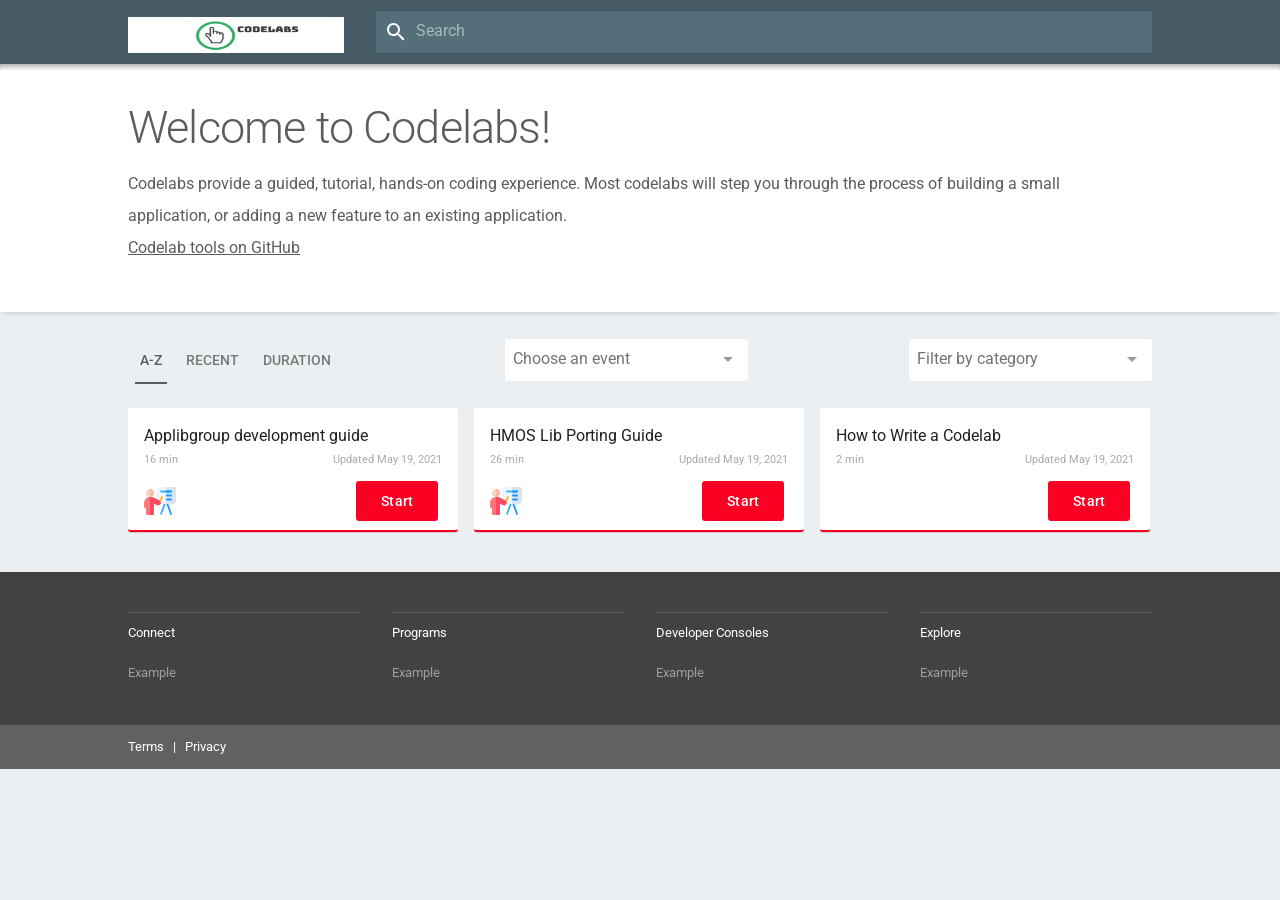
==== index.html @ e2c579e4 "abc" ====
<!--
@license
Copyright (c) 2016 The Polymer Project Authors. All rights reserved.
This code may only be used under the BSD style license found at http://polymer.github.io/LICENSE.txt
The complete set of authors may be found at http://polymer.github.io/AUTHORS.txt
The complete set of contributors may be found at http://polymer.github.io/CONTRIBUTORS.txt
Code distributed by Google as part of the polymer project is also
subject to an additional IP rights grant found at http://polymer.github.io/PATENTS.txt
-->

<!doctype html>
<html lang="en">
<head>
  <meta charset="utf-8">
  <meta name="description" content="Codelabs provide a guided, tutorial, hands-on coding experience. Most codelabs will step you through the process of building a small application, or adding a new feature to an existing application.">
  <meta name="viewport" content="width=device-width, initial-scale=1.0">
  <meta name="generator" content="Codelabs">
  <meta name="application-name" content="Codelabs">
  <link rel="canonical" href="https://example.com/" />
  <link rel="preconnect" href="https://www.google-analytics.com" />

  <script>
    window.ga=window.ga||function(){(ga.q=ga.q||[]).push(arguments)};ga.l=+new Date;
    ga('create', 'UA-49880327-14', 'auto');
    ga('send', 'pageview');
    
  </script>
  <script async src='https://www.google-analytics.com/analytics.js'></script>

  <title>Codelabs</title>

  <link rel="stylesheet" href="/styles/main.css">

  

  <link rel="import" href="/elements/elements.html">

  <style is="custom-style">
    :root {
      --paper-tabs-selection-bar-color: currentcolor;
      --paper-input-container-underline: {
        display: none;
      };
      --paper-input-container-underline-focus: {
        display: none;
      };
    }

    .dropdown-filter {
      --paper-input-container: {
        padding: 8px;
      }
    }
  </style>

  <meta name="apple-mobile-web-app-capable" content="yes">
  <meta name="apple-mobile-web-app-status-bar-style" content="#455a64">
  <meta name="apple-mobile-web-app-title" content="Codelabs">
  <link rel="apple-touch-icon" sizes="180x180" href="/images/favicons/apple-touch-icon.png">
  <link rel="icon" type="image/png" sizes="32x32" href="/images/favicons/favicon-32x32.png">
  <link rel="icon" type="image/png" sizes="194x194" href="/images/favicons/favicon-194x194.png">
  <link rel="icon" type="image/png" sizes="192x192" href="/images/favicons/android-chrome-192x192.png">
  <link rel="icon" type="image/png" sizes="16x16" href="/images/favicons/favicon-16x16.png">
  <link rel="manifest" href="site.webmanifest">
  <link rel="mask-icon" href="/images/favicons/safari-pinned-tab.svg" color="#455a64">
  <meta name="msapplication-TileColor" content="#455a64">
  <meta name="msapplication-TileImage" content="/images/favicons/mstile-144x144.png">
  <meta name="theme-color" content="#455a64">

  <meta name="og:type" property="og:type" content="website" />
  <meta name="og:title" property="og:title" content="Codelabs" />
  <meta name="og:description" property="og:description" content="Codelabs provide a guided, tutorial, hands-on coding experience. Most codelabs will step you through the process of building a small application, or adding a new feature to an existing application." />
  <meta name="og:url" property="og:url" content="https://example.com/" />
  <meta name="og:site_name" property="og:site_name" content="Codelabs" />
  <meta name="og:determiner" property="og:determiner" content="the" />
  <meta name="og:locale" property="og:locale" content="en_US" />
  <meta name="og:image" property="og:image" content="/images/og-image.png" />
  <meta name="og:image:url" property="og:image:url" content="/images/og-image.png" />
  <meta name="og:image:type" property="og:image:type" content="image/png" />
  <meta name="og:image:width" property="og:image:width" content="1200" />
  <meta name="og:image:height" property="og:image:height" content="1200" />
  <meta name="og:image:alt" property="og:image:alt" content="Codelabs" />

  <meta name="twitter:card" property="twitter:card" content="summary_large_image" />
  <meta name="twitter:title" property="twitter:title" content="Codelabs" />
  <meta name="twitter:description" property="twitter:description" content="Codelabs provide a guided, tutorial, hands-on coding experience. Most codelabs will step you through the process of building a small application, or adding a new feature to an existing application." />
  <meta name="twitter:image" property="twitter:image" content="/images/og-image.png" />
  <meta name="twitter:url" property="twitter:url" content="https://example.com/" />
</head>

<body id="app" is="body-bind" class="loading fullbleed ">
  <paper-header-panel id="main" mode="standard" main>
    
    <div id="mainToolbar" class="paper-header">
      <div class="site-width layout horizontal">
        <a href="/">
          <img src="/images/logo.png" class="logo-devs" alt="Codelabs Logo">
        </a>
        <div id="searchbar">
          <paper-input-container no-label-float>
            <paper-icon-button prefix icon="search"></paper-icon-button>
            <label>Search</label>
            <input is="iron-input" bind-value="{{searchVal}}" on-keydown="onSearchKeyDown">
          </paper-input-container>
        </div>
      </div>
    </div>
    

    
    <header id="banner" down$="[[_toBoolean(selectedFilter)]]">
      <div class="site-width">
        
        <h2 class="banner-title">Welcome to Codelabs!</h2>
        <div class="banner-description"
             data-filter-selected$="[[_toBoolean(selectedFilter)]]">
          <p class="banner-info">
            Codelabs provide a guided, tutorial, hands-on
            coding experience. Most codelabs will step you through the process
            of building a small application, or adding a new feature to an
            existing application.
            <br>
            <a href="https://github.com/googlecodelabs/tools">Codelab tools on GitHub</a>
          </p>
          </div>
      </div>
    </header>

    <main>
      <div id="filters" class="site-width layout horizontal center justified">
        <div id="sortby">
          <paper-tabs selected="0" noink on-iron-activate="sortBy">
            <paper-tab>A-Z</paper-tab>
            <paper-tab>Recent</paper-tab>
            <paper-tab>Duration</paper-tab>
          </paper-tabs>
        </div>

        
        <paper-dropdown-menu
          label="Choose an event"
          class="dropdown-filter"
          no-label-float
          noink no-animations
        >
          <paper-listbox
            id="eventList"
            slot="dropdown-content"
            class="dropdown-content"
          ><a href="/medium/" tabindex="-1">
                  <paper-item>Medium Articles</paper-item>
                </a>
              <a href="/meetup/" tabindex="-1">
                  <paper-item>Meetup Group</paper-item>
                </a>
              <a href="/vslive/" tabindex="-1">
                  <paper-item>Visual Studio Live</paper-item>
                </a>
              
          </paper-listbox>
        </paper-dropdown-menu>
        <paper-dropdown-menu
          label="Filter by category"
          class="dropdown-filter"
          no-label-float
          noink no-animations
        >
          <paper-listbox
            id="categorylist"
            slot="dropdown-content"
            class="dropdown-content"
            on-iron-activate="onCategoryActivate"
            attr-for-selected="filter"
          >
              <paper-item filter="Training">Training</paper-item>
                <paper-item filter="sample">sample</paper-item>
                
          </paper-listbox>
        </paper-dropdown-menu></div>

      <card-sorter id="cards" class="site-width">
        
          
            
            <a href="/codelabs/applib-dev-guide/index.html?index=..%2F..index" on-tap="navigate"
               class="codelab-card category-training"
               data-category="Training"
               data-title="Applibgroup development guide"
               data-duration="16"
               data-updated="2021-05-19T11:06:36Z"
               data-tags="cds17,chrome-dev-summit-2016,devfest18,gdd17,io2016,io2017,io2018,io2019,jsconfeu,kiosk,pwa-dev-summit,pwa-roadshow,tag-web,typtwd17,web"
               data-pin="">
              <div class="description">Applibgroup development guide</div>
              <div class="card-duration">
                <span>16 min </span>
                <span>Updated May 19, 2021</span>
              </div>
              <div class="card-footer">
                <div class="category-icon training-icon"></div>
                <paper-button class="training-bg">Start</paper-button>
              </div>
            </a>
          
          
            
            <a href="/codelabs/hmos-lib-port-guide/index.html?index=..%2F..index" on-tap="navigate"
               class="codelab-card category-training"
               data-category="Training"
               data-title="HMOS Lib Porting Guide"
               data-duration="26"
               data-updated="2021-05-19T11:18:45Z"
               data-tags="cds17,chrome-dev-summit-2016,devfest18,gdd17,io2016,io2017,io2018,io2019,jsconfeu,kiosk,pwa-dev-summit,pwa-roadshow,tag-web,typtwd17,web"
               data-pin="">
              <div class="description">HMOS Lib Porting Guide</div>
              <div class="card-duration">
                <span>26 min </span>
                <span>Updated May 19, 2021</span>
              </div>
              <div class="card-footer">
                <div class="category-icon training-icon"></div>
                <paper-button class="training-bg">Start</paper-button>
              </div>
            </a>
          
          
            
            <a href="/codelabs/how-to-write-a-codelab/index.html?index=..%2F..index" on-tap="navigate"
               class="codelab-card category-sample"
               data-category="sample"
               data-title="How to Write a Codelab"
               data-duration="2"
               data-updated="2021-05-19T20:21:31+05:30"
               data-tags="medium"
               data-pin="">
              <div class="description">How to Write a Codelab</div>
              <div class="card-duration">
                <span>2 min </span>
                <span>Updated May 19, 2021</span>
              </div>
              <div class="card-footer">
                <div class="category-icon sample-icon"></div>
                <paper-button class="sample-bg">Start</paper-button>
              </div>
            </a>
          
      </card-sorter>

      <div id="loading-placeholder" class="site-width">
        Loading Codelabs, please wait...
      </div>
    </main>

    <footer id="footer">
      <div class="footer-wrapper site-width">
        <div class="link-list">
          <label>Connect</label>
          <ul>
            <li><a href="https://www.example.com/">Example</a></li>
          </ul>
        </div>
        <div class="link-list">
          <label>Programs</label>
          <ul>
            <li><a href="https://www.example.com/">Example</a></li>
          </ul>
        </div>
        <div class="link-list">
          <label>Developer Consoles</label>
          <ul>
            <li><a href="https://www.example.com/">Example</a></li>
          </ul>
        </div>
        <div class="link-list">
          <label>Explore</label>
           <ul>
            <li><a href="https://www.example.com/">Example</a></li>
          </ul>
        </div>
      </div>
    </footer>

    <div class="footerbar">
      <div class="site-width layout horizontal center justified">
        <span>
          <a href="https://example.com">Terms</a>
          &nbsp; | &nbsp;
          <a href="https://example.com">Privacy</a>
        </span>
      </div>
    </div>

  </paper-header-panel>

  <script src="/scripts/main.js"></script>
</body>
</html>
---- styles/main.css ----
/**
 * Copyright 2015 Google Inc. All rights reserved.
 *
 * Licensed under the Apache License, Version 2.0 (the "License");
 * you may not use this file except in compliance with the License.
 * You may obtain a copy of the License at
 *
 *     http://www.apache.org/licenses/LICENSE-2.0
 *
 * Unless required by applicable law or agreed to in writing, software
 * distributed under the License is distributed on an "AS IS" BASIS,
 * WITHOUT WARRANTIES OR CONDITIONS OF ANY KIND, either express or implied.
 * See the License for the specific language governing permissions and
 * limitations under the License.
 */
/**
 * Copyright 2015 Google Inc. All rights reserved.
 *
 * Licensed under the Apache License, Version 2.0 (the "License");
 * you may not use this file except in compliance with the License.
 * You may obtain a copy of the License at
 *
 *     http://www.apache.org/licenses/LICENSE-2.0
 *
 * Unless required by applicable law or agreed to in writing, software
 * distributed under the License is distributed on an "AS IS" BASIS,
 * WITHOUT WARRANTIES OR CONDITIONS OF ANY KIND, either express or implied.
 * See the License for the specific language governing permissions and
 * limitations under the License.
 */
/*******************************
          Flex Layout
*******************************/
.layout.horizontal,
.layout.horizontal-reverse,
.layout.vertical,
.layout.vertical-reverse {
  display: flex;
}

.layout.horizontal {
  flex-direction: row;
}

.layout.vertical {
  flex-direction: column;
}

.layout.wrap {
  flex-wrap: wrap;
}

.flex,
.flex-1 {
  -ms-flex: 1;
  -webkit-flex: 1;
  flex: 1;
}

/* alignment in cross axis */
.layout.start {
  align-items: flex-start;
}

.layout.center,
.layout.center-center {
  align-items: center;
}

.layout.end {
  align-items: flex-end;
}

/* alignment in main axis */
.layout.start-justified {
  justify-content: flex-start;
}

.layout.center-justified,
.layout.center-center {
  justify-content: center;
}

.layout.end-justified {
  justify-content: flex-end;
}

.layout.around-justified {
  justify-content: space-around;
}

.layout.justified {
  justify-content: space-between;
}

/* self alignment */
.self-start {
  align-self: flex-start;
}

.self-center {
  align-self: center;
}

.self-end {
  align-self: flex-end;
}

.self-stretch {
  align-self: stretch;
}

/*******************************
          Other Layout
*******************************/
.block {
  display: block;
}

/* IE 10 support for HTML5 hidden attr */
[hidden] {
  display: none !important;
}

.invisible {
  visibility: hidden !important;
}

.relative {
  position: relative;
}

.fit {
  position: absolute;
  top: 0;
  right: 0;
  bottom: 0;
  left: 0;
}

body.fullbleed {
  margin: 0;
  height: 100vh;
}

.scroll {
  -webkit-overflow-scrolling: touch;
  overflow: auto;
}

/**
 * Copyright 2015 Google Inc. All rights reserved.
 *
 * Licensed under the Apache License, Version 2.0 (the "License");
 * you may not use this file except in compliance with the License.
 * You may obtain a copy of the License at
 *
 *     http://www.apache.org/licenses/LICENSE-2.0
 *
 * Unless required by applicable law or agreed to in writing, software
 * distributed under the License is distributed on an "AS IS" BASIS,
 * WITHOUT WARRANTIES OR CONDITIONS OF ANY KIND, either express or implied.
 * See the License for the specific language governing permissions and
 * limitations under the License.
 */
/**
 * Copyright 2015 Google Inc. All rights reserved.
 *
 * Licensed under the Apache License, Version 2.0 (the "License");
 * you may not use this file except in compliance with the License.
 * You may obtain a copy of the License at
 *
 *     http://www.apache.org/licenses/LICENSE-2.0
 *
 * Unless required by applicable law or agreed to in writing, software
 * distributed under the License is distributed on an "AS IS" BASIS,
 * WITHOUT WARRANTIES OR CONDITIONS OF ANY KIND, either express or implied.
 * See the License for the specific language governing permissions and
 * limitations under the License.
 */
body {
  font-family: 'Roboto', 'Noto', sans-serif;
  -webkit-font-smoothing: antialiased;
  font-size: 16px;
  font-weight: 400;
  line-height: 24px;
  color: #5c5c5c;
}

h1 {
  font-family: 'Roboto', 'Noto', sans-serif;
  -webkit-font-smoothing: antialiased;
  white-space: nowrap;
  overflow: hidden;
  text-overflow: ellipsis;
  font-size: 56px;
  font-weight: 400;
  letter-spacing: -.026em;
  line-height: 60px;
}

h2 {
  font-family: 'Roboto', 'Noto', sans-serif;
  -webkit-font-smoothing: antialiased;
  font-size: 45px;
  font-weight: 400;
  letter-spacing: -.018em;
  line-height: 48px;
}

h3 {
  font-family: 'Roboto', 'Noto', sans-serif;
  -webkit-font-smoothing: antialiased;
  font-size: 34px;
  font-weight: 400;
  letter-spacing: -.01em;
  line-height: 40px;
}

h4 {
  font-family: 'Roboto', 'Noto', sans-serif;
  -webkit-font-smoothing: antialiased;
  font-size: 24px;
  font-weight: 400;
  letter-spacing: -.012em;
  line-height: 32px;
}

/**
 * Copyright 2015 Google Inc. All rights reserved.
 *
 * Licensed under the Apache License, Version 2.0 (the "License");
 * you may not use this file except in compliance with the License.
 * You may obtain a copy of the License at
 *
 *     http://www.apache.org/licenses/LICENSE-2.0
 *
 * Unless required by applicable law or agreed to in writing, software
 * distributed under the License is distributed on an "AS IS" BASIS,
 * WITHOUT WARRANTIES OR CONDITIONS OF ANY KIND, either express or implied.
 * See the License for the specific language governing permissions and
 * limitations under the License.
 */
/**
 * Copyright 2015 Google Inc. All rights reserved.
 *
 * Licensed under the Apache License, Version 2.0 (the "License");
 * you may not use this file except in compliance with the License.
 * You may obtain a copy of the License at
 *
 *     http://www.apache.org/licenses/LICENSE-2.0
 *
 * Unless required by applicable law or agreed to in writing, software
 * distributed under the License is distributed on an "AS IS" BASIS,
 * WITHOUT WARRANTIES OR CONDITIONS OF ANY KIND, either express or implied.
 * See the License for the specific language governing permissions and
 * limitations under the License.
 */
/* Colors */
/* Typography */
/* Breakpoints */
/**
 * Copyright 2015 Google Inc. All rights reserved.
 *
 * Licensed under the Apache License, Version 2.0 (the "License");
 * you may not use this file except in compliance with the License.
 * You may obtain a copy of the License at
 *
 *     http://www.apache.org/licenses/LICENSE-2.0
 *
 * Unless required by applicable law or agreed to in writing, software
 * distributed under the License is distributed on an "AS IS" BASIS,
 * WITHOUT WARRANTIES OR CONDITIONS OF ANY KIND, either express or implied.
 * See the License for the specific language governing permissions and
 * limitations under the License.
 */
* {
  box-sizing: border-box;
  margin: 0;
  outline: none;
}

body {
  background: #ECEFF1;
}

body.view #banner {
  padding-top: calc(56px + 24px);
  padding-bottom: 24px;
  position: relative;
}

body #loading-placeholder {
  display: none;
  padding: 40px 0;
  text-align: center;
}

body.loading card-sorter#cards {
  display: none;
}

body.loading div#filters,
body.loading div#searchbar {
  display: none;
}

body.loading div#loading-placeholder {
  display: block;
}

b {
  font-weight: 500;
}

a {
  text-decoration: none;
  color: currentcolor;
}

ul, li {
  list-style: none;
  padding: 0;
}

.site-width {
  margin: 0 auto;
  width: 90vw;
  max-width: 1024px;
}

#banner {
  background-color: #fff;
  padding: 0 40px 0 40px;
  padding: 40px 0 48px 0;
  box-shadow: 0px 3px 6px -3px #BDBDBD;
}

#banner[down] .banner-slider {
  transform: none;
}

#banner[down] .banner-title {
  visibility: hidden;
}

#banner h2, #banner h3 {
  font-weight: 300;
}

#banner #logo {
  height: 125px;
  width: auto;
  max-width: 100%;
}

#banner .banner-slider {
  position: absolute;
  top: 0;
  max-width: 100%;
  width: 100%;
  background-color: #ECEFF1;
  color: #546E7A;
  padding: 8px 0;
  transform: translateY(-100%);
  transition: transform 400ms cubic-bezier(0, 0, 0.2, 1);
  will-change: transform;
}

#banner .banner-slider h3 {
  font-size: 30px;
}

#banner .banner_arrows {
  margin-left: 16px;
}

#banner .banner-title {
  margin-bottom: 8px;
}

#banner .banner-description .banner-meta {
  padding: 0 32px 0 32px;
}

#banner .banner-description .banner-meta h3 {
  margin-bottom: 8px;
}

#banner paper-button {
  font-family: 'Roboto', 'Noto', sans-serif;
  -webkit-font-smoothing: antialiased;
  font-size: 14px;
  font-weight: 500;
  text-transform: uppercase;
  line-height: 1;
  letter-spacing: 0.01em;
  background-color: #607D8B;
  padding: 8px 16px;
  min-width: 150px;
  color: #fff;
  text-align: center;
  line-height: initial;
}

#banner paper-button.iron-selected {
  background-color: #455a64;
}

#sortby {
  padding: 24px 0;
  justify-content: center;
}

#sortby paper-tabs {
  text-transform: uppercase;
}

#sortby paper-tabs paper-tab {
  padding: 0 5px;
  margin: auto 7px;
}

.paper-button-0,
.paper-menu-button-0 {
  border-radius: 3px !important;
}

.dropdown-filter {
  background-color: #fff;
  border-radius: 3px;
}

.dropdown-content {
  border-radius: 3px !important;
}

.dropdown-content paper-item:hover {
  background: #EEEEEE;
  cursor: pointer;
}

@media (max-width: 767px) {
  #banner {
    padding: 16px 0;
    line-height: 16px;
  }
  #banner paper-button {
    display: inline-block;
    margin: 16px 0 0 0;
  }
  #filters {
    padding: 0;
    margin: 0;
    height: 20px;
    visibility: hidden;
  }
  .banner-info {
    line-height: 24px;
    align-self: flex-start;
    width: 100%;
  }
  .banner-description {
    display: flex;
    flex-direction: column;
    align-items: center;
  }
  .banner-technologies {
    position: absolute;
    width: 100%;
    left: 0;
    z-index: 1;
  }
  .banner-title {
    font-size: 7vw;
  }
  .banner-meta {
    display: none;
  }
  #logo {
    margin-bottom: 16px;
  }
  .filters {
    width: 100%;
  }
}

@media (min-width: 768px) {
  #banner paper-button {
    margin-bottom: 16px;
  }
  #banner .banner-title {
    margin-bottom: 16px;
  }
  .banner-info {
    margin-right: 32px;
    line-height: 32px;
  }
  .banner-info a {
    text-decoration: underline;
  }
  .banner-description {
    display: flex;
  }
  .banner-description .banner-info {
    flex: 1;
  }
}

/**
 * Copyright 2015 Google Inc. All rights reserved.
 *
 * Licensed under the Apache License, Version 2.0 (the "License");
 * you may not use this file except in compliance with the License.
 * You may obtain a copy of the License at
 *
 *     http://www.apache.org/licenses/LICENSE-2.0
 *
 * Unless required by applicable law or agreed to in writing, software
 * distributed under the License is distributed on an "AS IS" BASIS,
 * WITHOUT WARRANTIES OR CONDITIONS OF ANY KIND, either express or implied.
 * See the License for the specific language governing permissions and
 * limitations under the License.
 */
/**
 * Copyright 2015 Google Inc. All rights reserved.
 *
 * Licensed under the Apache License, Version 2.0 (the "License");
 * you may not use this file except in compliance with the License.
 * You may obtain a copy of the License at
 *
 *     http://www.apache.org/licenses/LICENSE-2.0
 *
 * Unless required by applicable law or agreed to in writing, software
 * distributed under the License is distributed on an "AS IS" BASIS,
 * WITHOUT WARRANTIES OR CONDITIONS OF ANY KIND, either express or implied.
 * See the License for the specific language governing permissions and
 * limitations under the License.
 */
/* Colors */
/* Typography */
/* Breakpoints */
#mainToolbar {
  display: flex;
  align-items: center;
  height: 64px;
  background-color: #455a64;
  color: #fff;
  padding: 16px;
}

#mainToolbar paper-icon-button[icon="menu"] {
  flex-shrink: 0;
}

#mainToolbar a {
  display: flex;
  align-items: center;
}

#mainToolbar .logo-icon {
  margin-right: 16px;
  width: 30px;
  height: 24px;
}

#mainToolbar .logo-devs {
  width: 216px;
  height: 36px;
  margin-top: 5px;
}

#searchbar {
  border-radius: 3px;
}

#searchbar paper-input-container {
  padding: 0;
}

#searchbar paper-input-container label, #searchbar paper-input-container input {
  color: #fff;
}

#searchbar paper-input-container label {
  opacity: 0.5;
}

@media (min-width: 768px) {
  #searchbar {
    background-color: #546E7A;
    transition: background-color 400ms cubic-bezier(0, 0, 0.2, 1);
    width: 100%;
  }
  #searchbar:hover {
    background-color: #78909C;
  }
  .logo-devs {
    margin: 5px 32px 0 0;
  }
}

@media (max-width: 767px) {
  #searchbar paper-input-container {
    display: none;
  }
  #mainToolbar {
    height: 56px;
  }
  #mainToolbar paper-icon-button[icon="menu"] {
    width: 40px;
    margin-right: 8px;
  }
}

/**
 * Copyright 2015 Google Inc. All rights reserved.
 *
 * Licensed under the Apache License, Version 2.0 (the "License");
 * you may not use this file except in compliance with the License.
 * You may obtain a copy of the License at
 *
 *     http://www.apache.org/licenses/LICENSE-2.0
 *
 * Unless required by applicable law or agreed to in writing, software
 * distributed under the License is distributed on an "AS IS" BASIS,
 * WITHOUT WARRANTIES OR CONDITIONS OF ANY KIND, either express or implied.
 * See the License for the specific language governing permissions and
 * limitations under the License.
 */
/**
 * Copyright 2015 Google Inc. All rights reserved.
 *
 * Licensed under the Apache License, Version 2.0 (the "License");
 * you may not use this file except in compliance with the License.
 * You may obtain a copy of the License at
 *
 *     http://www.apache.org/licenses/LICENSE-2.0
 *
 * Unless required by applicable law or agreed to in writing, software
 * distributed under the License is distributed on an "AS IS" BASIS,
 * WITHOUT WARRANTIES OR CONDITIONS OF ANY KIND, either express or implied.
 * See the License for the specific language governing permissions and
 * limitations under the License.
 */
/* Colors */
/* Typography */
/* Breakpoints */
/**
 * Copyright 2015 Google Inc. All rights reserved.
 *
 * Licensed under the Apache License, Version 2.0 (the "License");
 * you may not use this file except in compliance with the License.
 * You may obtain a copy of the License at
 *
 *     http://www.apache.org/licenses/LICENSE-2.0
 *
 * Unless required by applicable law or agreed to in writing, software
 * distributed under the License is distributed on an "AS IS" BASIS,
 * WITHOUT WARRANTIES OR CONDITIONS OF ANY KIND, either express or implied.
 * See the License for the specific language governing permissions and
 * limitations under the License.
 */
/* Google colors */
/* Other colors */
/* Mixins */
/* Actual CSS classes */
.about-bg, .ads-bg, .android-wear-bg, .assistant-bg, .docs-bg, .drive-bg, .blockly-bg, .chrome-bg, .google-chrome-bg, .googlechrome-bg, .cloud-bg, .cloud-about-bg, .cloud-general-bg, .cloud-other-bg, .cloud-others-bg, .cloud-platform-bg, .cloud-tools-bg, .cloud-cloud-tools-bg, .cloud-appengine-bg, .cloud-app-engine-bg, .cloud-bigquery-bg, .cloud-big-query-bg, .bigquery-bg, .big-query-bg, .cloud-build-bg, .cloud-compute-bg, .cloud-compute-engine-bg, .cloud-data-bg, .cloud-datalab-bg, .cloud-data-lab-bg, .cloud-iam-bg, .cloud-iot-bg, .cloud-iot-core-bg, .iot-core-bg, .iot-bg, .cloud-key-management-service-bg, .cloud-kms-bg, .cloud-ml-bg, .cloud-machine-learning-bg, .cloud-monitoring-bg, .cloud-monitor-bg, .cloud-networking-bg, .cloud-network-bg, .cloud-security-bg, .cloud-security-command-center-bg, .cloud-sql-bg, .cloud-web-bg, .search-bg, .wear-bg, .wear-os-bg, .web-bg {
  background-color: #4285f4;
}

.codelab-card.category-about, .codelab-card.category-ads, .codelab-card.category-android-wear, .codelab-card.category-assistant, .codelab-card.category-docs, .codelab-card.category-drive, .codelab-card.category-blockly, .codelab-card.category-chrome, .codelab-card.category-google-chrome, .codelab-card.category-googlechrome, .codelab-card.category-cloud, .codelab-card.category-cloud-about, .codelab-card.category-cloud-general, .codelab-card.category-cloud-other, .codelab-card.category-cloud-others, .codelab-card.category-cloud-platform, .codelab-card.category-cloud-tools, .codelab-card.category-cloud-cloud-tools, .codelab-card.category-cloud-appengine, .codelab-card.category-cloud-app-engine, .codelab-card.category-cloud-bigquery, .codelab-card.category-cloud-big-query, .codelab-card.category-bigquery, .codelab-card.category-big-query, .codelab-card.category-cloud-build, .codelab-card.category-cloud-compute, .codelab-card.category-cloud-compute-engine, .codelab-card.category-cloud-data, .codelab-card.category-cloud-datalab, .codelab-card.category-cloud-data-lab, .codelab-card.category-cloud-iam, .codelab-card.category-cloud-iot, .codelab-card.category-cloud-iot-core, .codelab-card.category-iot-core, .codelab-card.category-iot, .codelab-card.category-cloud-key-management-service, .codelab-card.category-cloud-kms, .codelab-card.category-cloud-ml, .codelab-card.category-cloud-machine-learning, .codelab-card.category-cloud-monitoring, .codelab-card.category-cloud-monitor, .codelab-card.category-cloud-networking, .codelab-card.category-cloud-network, .codelab-card.category-cloud-security, .codelab-card.category-cloud-security-command-center, .codelab-card.category-cloud-sql, .codelab-card.category-cloud-web, .codelab-card.category-search, .codelab-card.category-wear, .codelab-card.category-wear-os, .codelab-card.category-web {
  border-bottom-color: #4285f4;
}

.about-icon, .search-icon {
  background-image: url("/images/icons/google-g.svg");
}

.about-bg, .ads-bg, .android-wear-bg, .assistant-bg, .docs-bg, .drive-bg, .blockly-bg, .chrome-bg, .google-chrome-bg, .googlechrome-bg, .cloud-bg, .cloud-about-bg, .cloud-general-bg, .cloud-other-bg, .cloud-others-bg, .cloud-platform-bg, .cloud-tools-bg, .cloud-cloud-tools-bg, .cloud-appengine-bg, .cloud-app-engine-bg, .cloud-bigquery-bg, .cloud-big-query-bg, .bigquery-bg, .big-query-bg, .cloud-build-bg, .cloud-compute-bg, .cloud-compute-engine-bg, .cloud-data-bg, .cloud-datalab-bg, .cloud-data-lab-bg, .cloud-iam-bg, .cloud-iot-bg, .cloud-iot-core-bg, .iot-core-bg, .iot-bg, .cloud-key-management-service-bg, .cloud-kms-bg, .cloud-ml-bg, .cloud-machine-learning-bg, .cloud-monitoring-bg, .cloud-monitor-bg, .cloud-networking-bg, .cloud-network-bg, .cloud-security-bg, .cloud-security-command-center-bg, .cloud-sql-bg, .cloud-web-bg, .search-bg, .wear-bg, .wear-os-bg, .web-bg {
  background-color: #4285f4;
}

.codelab-card.category-about, .codelab-card.category-ads, .codelab-card.category-android-wear, .codelab-card.category-assistant, .codelab-card.category-docs, .codelab-card.category-drive, .codelab-card.category-blockly, .codelab-card.category-chrome, .codelab-card.category-google-chrome, .codelab-card.category-googlechrome, .codelab-card.category-cloud, .codelab-card.category-cloud-about, .codelab-card.category-cloud-general, .codelab-card.category-cloud-other, .codelab-card.category-cloud-others, .codelab-card.category-cloud-platform, .codelab-card.category-cloud-tools, .codelab-card.category-cloud-cloud-tools, .codelab-card.category-cloud-appengine, .codelab-card.category-cloud-app-engine, .codelab-card.category-cloud-bigquery, .codelab-card.category-cloud-big-query, .codelab-card.category-bigquery, .codelab-card.category-big-query, .codelab-card.category-cloud-build, .codelab-card.category-cloud-compute, .codelab-card.category-cloud-compute-engine, .codelab-card.category-cloud-data, .codelab-card.category-cloud-datalab, .codelab-card.category-cloud-data-lab, .codelab-card.category-cloud-iam, .codelab-card.category-cloud-iot, .codelab-card.category-cloud-iot-core, .codelab-card.category-iot-core, .codelab-card.category-iot, .codelab-card.category-cloud-key-management-service, .codelab-card.category-cloud-kms, .codelab-card.category-cloud-ml, .codelab-card.category-cloud-machine-learning, .codelab-card.category-cloud-monitoring, .codelab-card.category-cloud-monitor, .codelab-card.category-cloud-networking, .codelab-card.category-cloud-network, .codelab-card.category-cloud-security, .codelab-card.category-cloud-security-command-center, .codelab-card.category-cloud-sql, .codelab-card.category-cloud-web, .codelab-card.category-search, .codelab-card.category-wear, .codelab-card.category-wear-os, .codelab-card.category-web {
  border-bottom-color: #4285f4;
}

.ads-icon {
  background-image: url("/images/icons/google-ads.svg");
}

.analytics-bg {
  background-color: #f37c22;
}

.codelab-card.category-analytics {
  border-bottom-color: #f37c22;
}

.analytics-icon {
  background-image: url("/images/icons/google-analytics.svg");
}

.android-bg, .android-kotlin-bg, .android-tv-bg {
  background-color: #a4c639;
}

.codelab-card.category-android, .codelab-card.category-android-kotlin, .codelab-card.category-android-tv {
  border-bottom-color: #a4c639;
}

.android-icon, .android-kotlin-icon, .android-tv-icon {
  background-image: url("/images/icons/android.svg");
}

.android-auto-bg {
  background-color: #03a9f4;
}

.codelab-card.category-android-auto {
  border-bottom-color: #03a9f4;
}

.android-auto-icon {
  background-image: url("/images/icons/android-auto.svg");
}

.android-things-bg {
  background-color: #6c6c6c;
}

.codelab-card.category-android-things {
  border-bottom-color: #6c6c6c;
}

.android-things-icon {
  background-image: url("/images/icons/android-things.svg");
}

.about-bg, .ads-bg, .android-wear-bg, .assistant-bg, .docs-bg, .drive-bg, .blockly-bg, .chrome-bg, .google-chrome-bg, .googlechrome-bg, .cloud-bg, .cloud-about-bg, .cloud-general-bg, .cloud-other-bg, .cloud-others-bg, .cloud-platform-bg, .cloud-tools-bg, .cloud-cloud-tools-bg, .cloud-appengine-bg, .cloud-app-engine-bg, .cloud-bigquery-bg, .cloud-big-query-bg, .bigquery-bg, .big-query-bg, .cloud-build-bg, .cloud-compute-bg, .cloud-compute-engine-bg, .cloud-data-bg, .cloud-datalab-bg, .cloud-data-lab-bg, .cloud-iam-bg, .cloud-iot-bg, .cloud-iot-core-bg, .iot-core-bg, .iot-bg, .cloud-key-management-service-bg, .cloud-kms-bg, .cloud-ml-bg, .cloud-machine-learning-bg, .cloud-monitoring-bg, .cloud-monitor-bg, .cloud-networking-bg, .cloud-network-bg, .cloud-security-bg, .cloud-security-command-center-bg, .cloud-sql-bg, .cloud-web-bg, .search-bg, .wear-bg, .wear-os-bg, .web-bg {
  background-color: #4285f4;
}

.codelab-card.category-about, .codelab-card.category-ads, .codelab-card.category-android-wear, .codelab-card.category-assistant, .codelab-card.category-docs, .codelab-card.category-drive, .codelab-card.category-blockly, .codelab-card.category-chrome, .codelab-card.category-google-chrome, .codelab-card.category-googlechrome, .codelab-card.category-cloud, .codelab-card.category-cloud-about, .codelab-card.category-cloud-general, .codelab-card.category-cloud-other, .codelab-card.category-cloud-others, .codelab-card.category-cloud-platform, .codelab-card.category-cloud-tools, .codelab-card.category-cloud-cloud-tools, .codelab-card.category-cloud-appengine, .codelab-card.category-cloud-app-engine, .codelab-card.category-cloud-bigquery, .codelab-card.category-cloud-big-query, .codelab-card.category-bigquery, .codelab-card.category-big-query, .codelab-card.category-cloud-build, .codelab-card.category-cloud-compute, .codelab-card.category-cloud-compute-engine, .codelab-card.category-cloud-data, .codelab-card.category-cloud-datalab, .codelab-card.category-cloud-data-lab, .codelab-card.category-cloud-iam, .codelab-card.category-cloud-iot, .codelab-card.category-cloud-iot-core, .codelab-card.category-iot-core, .codelab-card.category-iot, .codelab-card.category-cloud-key-management-service, .codelab-card.category-cloud-kms, .codelab-card.category-cloud-ml, .codelab-card.category-cloud-machine-learning, .codelab-card.category-cloud-monitoring, .codelab-card.category-cloud-monitor, .codelab-card.category-cloud-networking, .codelab-card.category-cloud-network, .codelab-card.category-cloud-security, .codelab-card.category-cloud-security-command-center, .codelab-card.category-cloud-sql, .codelab-card.category-cloud-web, .codelab-card.category-search, .codelab-card.category-wear, .codelab-card.category-wear-os, .codelab-card.category-web {
  border-bottom-color: #4285f4;
}

.android-wear-icon, .wear-icon, .wear-os-icon {
  background-image: url("/images/icons/wear-os.svg");
}

.about-bg, .ads-bg, .android-wear-bg, .assistant-bg, .docs-bg, .drive-bg, .blockly-bg, .chrome-bg, .google-chrome-bg, .googlechrome-bg, .cloud-bg, .cloud-about-bg, .cloud-general-bg, .cloud-other-bg, .cloud-others-bg, .cloud-platform-bg, .cloud-tools-bg, .cloud-cloud-tools-bg, .cloud-appengine-bg, .cloud-app-engine-bg, .cloud-bigquery-bg, .cloud-big-query-bg, .bigquery-bg, .big-query-bg, .cloud-build-bg, .cloud-compute-bg, .cloud-compute-engine-bg, .cloud-data-bg, .cloud-datalab-bg, .cloud-data-lab-bg, .cloud-iam-bg, .cloud-iot-bg, .cloud-iot-core-bg, .iot-core-bg, .iot-bg, .cloud-key-management-service-bg, .cloud-kms-bg, .cloud-ml-bg, .cloud-machine-learning-bg, .cloud-monitoring-bg, .cloud-monitor-bg, .cloud-networking-bg, .cloud-network-bg, .cloud-security-bg, .cloud-security-command-center-bg, .cloud-sql-bg, .cloud-web-bg, .search-bg, .wear-bg, .wear-os-bg, .web-bg {
  background-color: #4285f4;
}

.codelab-card.category-about, .codelab-card.category-ads, .codelab-card.category-android-wear, .codelab-card.category-assistant, .codelab-card.category-docs, .codelab-card.category-drive, .codelab-card.category-blockly, .codelab-card.category-chrome, .codelab-card.category-google-chrome, .codelab-card.category-googlechrome, .codelab-card.category-cloud, .codelab-card.category-cloud-about, .codelab-card.category-cloud-general, .codelab-card.category-cloud-other, .codelab-card.category-cloud-others, .codelab-card.category-cloud-platform, .codelab-card.category-cloud-tools, .codelab-card.category-cloud-cloud-tools, .codelab-card.category-cloud-appengine, .codelab-card.category-cloud-app-engine, .codelab-card.category-cloud-bigquery, .codelab-card.category-cloud-big-query, .codelab-card.category-bigquery, .codelab-card.category-big-query, .codelab-card.category-cloud-build, .codelab-card.category-cloud-compute, .codelab-card.category-cloud-compute-engine, .codelab-card.category-cloud-data, .codelab-card.category-cloud-datalab, .codelab-card.category-cloud-data-lab, .codelab-card.category-cloud-iam, .codelab-card.category-cloud-iot, .codelab-card.category-cloud-iot-core, .codelab-card.category-iot-core, .codelab-card.category-iot, .codelab-card.category-cloud-key-management-service, .codelab-card.category-cloud-kms, .codelab-card.category-cloud-ml, .codelab-card.category-cloud-machine-learning, .codelab-card.category-cloud-monitoring, .codelab-card.category-cloud-monitor, .codelab-card.category-cloud-networking, .codelab-card.category-cloud-network, .codelab-card.category-cloud-security, .codelab-card.category-cloud-security-command-center, .codelab-card.category-cloud-sql, .codelab-card.category-cloud-web, .codelab-card.category-search, .codelab-card.category-wear, .codelab-card.category-wear-os, .codelab-card.category-web {
  border-bottom-color: #4285f4;
}

.assistant-icon {
  background-image: url("/images/icons/google-assistant.svg");
}

.ar-bg, .ar-core-bg, .augmented-reality-bg, .augmented-reality-core-bg {
  background-color: #4a148c;
}

.codelab-card.category-ar, .codelab-card.category-ar-core, .codelab-card.category-augmented-reality, .codelab-card.category-augmented-reality-core {
  border-bottom-color: #4a148c;
}

.ar-icon, .ar-core-icon, .augmented-reality-icon, .augmented-reality-core-icon {
  background-image: url("/images/icons/ar-core.svg");
}

.cardboard-bg, .games-bg, .play-games-bg, .vr-bg, .virtualreality-bg, .virtualreality-games-bg, .virtual-reality-bg, .virtual-reality-games-bg {
  background-color: #f16523;
}

.codelab-card.category-cardboard, .codelab-card.category-games, .codelab-card.category-play-games, .codelab-card.category-vr, .codelab-card.category-virtualreality, .codelab-card.category-virtualreality-games, .codelab-card.category-virtual-reality, .codelab-card.category-virtual-reality-games {
  border-bottom-color: #f16523;
}

.cardboard-icon, .games-icon, .play-games-icon, .vr-icon, .virtualreality-icon, .virtualreality-games-icon, .virtual-reality-icon, .virtual-reality-games-icon {
  background-image: url("/images/icons/cardboard.svg");
}

.gsuite-bg, .g-suite-bg, .apps-bg {
  background-color: #9aa0a6;
}

.codelab-card.category-gsuite, .codelab-card.category-g-suite, .codelab-card.category-apps {
  border-bottom-color: #9aa0a6;
}

.gsuite-icon, .g-suite-icon, .apps-icon {
  background-image: url("/images/icons/gsuite.svg");
}

.about-bg, .ads-bg, .android-wear-bg, .assistant-bg, .docs-bg, .drive-bg, .blockly-bg, .chrome-bg, .google-chrome-bg, .googlechrome-bg, .cloud-bg, .cloud-about-bg, .cloud-general-bg, .cloud-other-bg, .cloud-others-bg, .cloud-platform-bg, .cloud-tools-bg, .cloud-cloud-tools-bg, .cloud-appengine-bg, .cloud-app-engine-bg, .cloud-bigquery-bg, .cloud-big-query-bg, .bigquery-bg, .big-query-bg, .cloud-build-bg, .cloud-compute-bg, .cloud-compute-engine-bg, .cloud-data-bg, .cloud-datalab-bg, .cloud-data-lab-bg, .cloud-iam-bg, .cloud-iot-bg, .cloud-iot-core-bg, .iot-core-bg, .iot-bg, .cloud-key-management-service-bg, .cloud-kms-bg, .cloud-ml-bg, .cloud-machine-learning-bg, .cloud-monitoring-bg, .cloud-monitor-bg, .cloud-networking-bg, .cloud-network-bg, .cloud-security-bg, .cloud-security-command-center-bg, .cloud-sql-bg, .cloud-web-bg, .search-bg, .wear-bg, .wear-os-bg, .web-bg {
  background-color: #4285f4;
}

.codelab-card.category-about, .codelab-card.category-ads, .codelab-card.category-android-wear, .codelab-card.category-assistant, .codelab-card.category-docs, .codelab-card.category-drive, .codelab-card.category-blockly, .codelab-card.category-chrome, .codelab-card.category-google-chrome, .codelab-card.category-googlechrome, .codelab-card.category-cloud, .codelab-card.category-cloud-about, .codelab-card.category-cloud-general, .codelab-card.category-cloud-other, .codelab-card.category-cloud-others, .codelab-card.category-cloud-platform, .codelab-card.category-cloud-tools, .codelab-card.category-cloud-cloud-tools, .codelab-card.category-cloud-appengine, .codelab-card.category-cloud-app-engine, .codelab-card.category-cloud-bigquery, .codelab-card.category-cloud-big-query, .codelab-card.category-bigquery, .codelab-card.category-big-query, .codelab-card.category-cloud-build, .codelab-card.category-cloud-compute, .codelab-card.category-cloud-compute-engine, .codelab-card.category-cloud-data, .codelab-card.category-cloud-datalab, .codelab-card.category-cloud-data-lab, .codelab-card.category-cloud-iam, .codelab-card.category-cloud-iot, .codelab-card.category-cloud-iot-core, .codelab-card.category-iot-core, .codelab-card.category-iot, .codelab-card.category-cloud-key-management-service, .codelab-card.category-cloud-kms, .codelab-card.category-cloud-ml, .codelab-card.category-cloud-machine-learning, .codelab-card.category-cloud-monitoring, .codelab-card.category-cloud-monitor, .codelab-card.category-cloud-networking, .codelab-card.category-cloud-network, .codelab-card.category-cloud-security, .codelab-card.category-cloud-security-command-center, .codelab-card.category-cloud-sql, .codelab-card.category-cloud-web, .codelab-card.category-search, .codelab-card.category-wear, .codelab-card.category-wear-os, .codelab-card.category-web {
  border-bottom-color: #4285f4;
}

.docs-icon {
  background-image: url("/images/icons/google-docs.svg");
}

.about-bg, .ads-bg, .android-wear-bg, .assistant-bg, .docs-bg, .drive-bg, .blockly-bg, .chrome-bg, .google-chrome-bg, .googlechrome-bg, .cloud-bg, .cloud-about-bg, .cloud-general-bg, .cloud-other-bg, .cloud-others-bg, .cloud-platform-bg, .cloud-tools-bg, .cloud-cloud-tools-bg, .cloud-appengine-bg, .cloud-app-engine-bg, .cloud-bigquery-bg, .cloud-big-query-bg, .bigquery-bg, .big-query-bg, .cloud-build-bg, .cloud-compute-bg, .cloud-compute-engine-bg, .cloud-data-bg, .cloud-datalab-bg, .cloud-data-lab-bg, .cloud-iam-bg, .cloud-iot-bg, .cloud-iot-core-bg, .iot-core-bg, .iot-bg, .cloud-key-management-service-bg, .cloud-kms-bg, .cloud-ml-bg, .cloud-machine-learning-bg, .cloud-monitoring-bg, .cloud-monitor-bg, .cloud-networking-bg, .cloud-network-bg, .cloud-security-bg, .cloud-security-command-center-bg, .cloud-sql-bg, .cloud-web-bg, .search-bg, .wear-bg, .wear-os-bg, .web-bg {
  background-color: #4285f4;
}

.codelab-card.category-about, .codelab-card.category-ads, .codelab-card.category-android-wear, .codelab-card.category-assistant, .codelab-card.category-docs, .codelab-card.category-drive, .codelab-card.category-blockly, .codelab-card.category-chrome, .codelab-card.category-google-chrome, .codelab-card.category-googlechrome, .codelab-card.category-cloud, .codelab-card.category-cloud-about, .codelab-card.category-cloud-general, .codelab-card.category-cloud-other, .codelab-card.category-cloud-others, .codelab-card.category-cloud-platform, .codelab-card.category-cloud-tools, .codelab-card.category-cloud-cloud-tools, .codelab-card.category-cloud-appengine, .codelab-card.category-cloud-app-engine, .codelab-card.category-cloud-bigquery, .codelab-card.category-cloud-big-query, .codelab-card.category-bigquery, .codelab-card.category-big-query, .codelab-card.category-cloud-build, .codelab-card.category-cloud-compute, .codelab-card.category-cloud-compute-engine, .codelab-card.category-cloud-data, .codelab-card.category-cloud-datalab, .codelab-card.category-cloud-data-lab, .codelab-card.category-cloud-iam, .codelab-card.category-cloud-iot, .codelab-card.category-cloud-iot-core, .codelab-card.category-iot-core, .codelab-card.category-iot, .codelab-card.category-cloud-key-management-service, .codelab-card.category-cloud-kms, .codelab-card.category-cloud-ml, .codelab-card.category-cloud-machine-learning, .codelab-card.category-cloud-monitoring, .codelab-card.category-cloud-monitor, .codelab-card.category-cloud-networking, .codelab-card.category-cloud-network, .codelab-card.category-cloud-security, .codelab-card.category-cloud-security-command-center, .codelab-card.category-cloud-sql, .codelab-card.category-cloud-web, .codelab-card.category-search, .codelab-card.category-wear, .codelab-card.category-wear-os, .codelab-card.category-web {
  border-bottom-color: #4285f4;
}

.drive-icon {
  background-image: url("/images/icons/google-drive.svg");
}

.sheets-bg, .google-maps-bg, .googlemaps-bg, .maps-bg, .geo-bg {
  background-color: #34a853;
}

.codelab-card.category-sheets, .codelab-card.category-google-maps, .codelab-card.category-googlemaps, .codelab-card.category-maps, .codelab-card.category-geo {
  border-bottom-color: #34a853;
}

.sheets-icon {
  background-image: url("/images/icons/google-sheets.svg");
}

.slides-bg {
  background-color: #fbbc05;
}

.codelab-card.category-slides {
  border-bottom-color: #fbbc05;
}

.slides-icon {
  background-image: url("/images/icons/google-slides.svg");
}

.about-bg, .ads-bg, .android-wear-bg, .assistant-bg, .docs-bg, .drive-bg, .blockly-bg, .chrome-bg, .google-chrome-bg, .googlechrome-bg, .cloud-bg, .cloud-about-bg, .cloud-general-bg, .cloud-other-bg, .cloud-others-bg, .cloud-platform-bg, .cloud-tools-bg, .cloud-cloud-tools-bg, .cloud-appengine-bg, .cloud-app-engine-bg, .cloud-bigquery-bg, .cloud-big-query-bg, .bigquery-bg, .big-query-bg, .cloud-build-bg, .cloud-compute-bg, .cloud-compute-engine-bg, .cloud-data-bg, .cloud-datalab-bg, .cloud-data-lab-bg, .cloud-iam-bg, .cloud-iot-bg, .cloud-iot-core-bg, .iot-core-bg, .iot-bg, .cloud-key-management-service-bg, .cloud-kms-bg, .cloud-ml-bg, .cloud-machine-learning-bg, .cloud-monitoring-bg, .cloud-monitor-bg, .cloud-networking-bg, .cloud-network-bg, .cloud-security-bg, .cloud-security-command-center-bg, .cloud-sql-bg, .cloud-web-bg, .search-bg, .wear-bg, .wear-os-bg, .web-bg {
  background-color: #4285f4;
}

.codelab-card.category-about, .codelab-card.category-ads, .codelab-card.category-android-wear, .codelab-card.category-assistant, .codelab-card.category-docs, .codelab-card.category-drive, .codelab-card.category-blockly, .codelab-card.category-chrome, .codelab-card.category-google-chrome, .codelab-card.category-googlechrome, .codelab-card.category-cloud, .codelab-card.category-cloud-about, .codelab-card.category-cloud-general, .codelab-card.category-cloud-other, .codelab-card.category-cloud-others, .codelab-card.category-cloud-platform, .codelab-card.category-cloud-tools, .codelab-card.category-cloud-cloud-tools, .codelab-card.category-cloud-appengine, .codelab-card.category-cloud-app-engine, .codelab-card.category-cloud-bigquery, .codelab-card.category-cloud-big-query, .codelab-card.category-bigquery, .codelab-card.category-big-query, .codelab-card.category-cloud-build, .codelab-card.category-cloud-compute, .codelab-card.category-cloud-compute-engine, .codelab-card.category-cloud-data, .codelab-card.category-cloud-datalab, .codelab-card.category-cloud-data-lab, .codelab-card.category-cloud-iam, .codelab-card.category-cloud-iot, .codelab-card.category-cloud-iot-core, .codelab-card.category-iot-core, .codelab-card.category-iot, .codelab-card.category-cloud-key-management-service, .codelab-card.category-cloud-kms, .codelab-card.category-cloud-ml, .codelab-card.category-cloud-machine-learning, .codelab-card.category-cloud-monitoring, .codelab-card.category-cloud-monitor, .codelab-card.category-cloud-networking, .codelab-card.category-cloud-network, .codelab-card.category-cloud-security, .codelab-card.category-cloud-security-command-center, .codelab-card.category-cloud-sql, .codelab-card.category-cloud-web, .codelab-card.category-search, .codelab-card.category-wear, .codelab-card.category-wear-os, .codelab-card.category-web {
  border-bottom-color: #4285f4;
}

.blockly-icon {
  background-image: url("/images/icons/blockly.svg");
}

.brillo-bg {
  background-color: #3bbaf3;
}

.codelab-card.category-brillo {
  border-bottom-color: #3bbaf3;
}

.brillo-icon {
  background-image: url("/images/icons/brillo.svg");
}

.cast-bg, .chromecast-bg, .chrome-cast-bg, .nest-bg {
  background-color: #5f6368;
}

.codelab-card.category-cast, .codelab-card.category-chromecast, .codelab-card.category-chrome-cast, .codelab-card.category-nest {
  border-bottom-color: #5f6368;
}

.cast-icon, .chromecast-icon, .chrome-cast-icon {
  background-image: url("/images/icons/cast.svg");
}

.about-bg, .ads-bg, .android-wear-bg, .assistant-bg, .docs-bg, .drive-bg, .blockly-bg, .chrome-bg, .google-chrome-bg, .googlechrome-bg, .cloud-bg, .cloud-about-bg, .cloud-general-bg, .cloud-other-bg, .cloud-others-bg, .cloud-platform-bg, .cloud-tools-bg, .cloud-cloud-tools-bg, .cloud-appengine-bg, .cloud-app-engine-bg, .cloud-bigquery-bg, .cloud-big-query-bg, .bigquery-bg, .big-query-bg, .cloud-build-bg, .cloud-compute-bg, .cloud-compute-engine-bg, .cloud-data-bg, .cloud-datalab-bg, .cloud-data-lab-bg, .cloud-iam-bg, .cloud-iot-bg, .cloud-iot-core-bg, .iot-core-bg, .iot-bg, .cloud-key-management-service-bg, .cloud-kms-bg, .cloud-ml-bg, .cloud-machine-learning-bg, .cloud-monitoring-bg, .cloud-monitor-bg, .cloud-networking-bg, .cloud-network-bg, .cloud-security-bg, .cloud-security-command-center-bg, .cloud-sql-bg, .cloud-web-bg, .search-bg, .wear-bg, .wear-os-bg, .web-bg {
  background-color: #4285f4;
}

.codelab-card.category-about, .codelab-card.category-ads, .codelab-card.category-android-wear, .codelab-card.category-assistant, .codelab-card.category-docs, .codelab-card.category-drive, .codelab-card.category-blockly, .codelab-card.category-chrome, .codelab-card.category-google-chrome, .codelab-card.category-googlechrome, .codelab-card.category-cloud, .codelab-card.category-cloud-about, .codelab-card.category-cloud-general, .codelab-card.category-cloud-other, .codelab-card.category-cloud-others, .codelab-card.category-cloud-platform, .codelab-card.category-cloud-tools, .codelab-card.category-cloud-cloud-tools, .codelab-card.category-cloud-appengine, .codelab-card.category-cloud-app-engine, .codelab-card.category-cloud-bigquery, .codelab-card.category-cloud-big-query, .codelab-card.category-bigquery, .codelab-card.category-big-query, .codelab-card.category-cloud-build, .codelab-card.category-cloud-compute, .codelab-card.category-cloud-compute-engine, .codelab-card.category-cloud-data, .codelab-card.category-cloud-datalab, .codelab-card.category-cloud-data-lab, .codelab-card.category-cloud-iam, .codelab-card.category-cloud-iot, .codelab-card.category-cloud-iot-core, .codelab-card.category-iot-core, .codelab-card.category-iot, .codelab-card.category-cloud-key-management-service, .codelab-card.category-cloud-kms, .codelab-card.category-cloud-ml, .codelab-card.category-cloud-machine-learning, .codelab-card.category-cloud-monitoring, .codelab-card.category-cloud-monitor, .codelab-card.category-cloud-networking, .codelab-card.category-cloud-network, .codelab-card.category-cloud-security, .codelab-card.category-cloud-security-command-center, .codelab-card.category-cloud-sql, .codelab-card.category-cloud-web, .codelab-card.category-search, .codelab-card.category-wear, .codelab-card.category-wear-os, .codelab-card.category-web {
  border-bottom-color: #4285f4;
}

.chrome-icon, .google-chrome-icon, .googlechrome-icon {
  background-image: url("/images/icons/chrome.svg");
}

.about-bg, .ads-bg, .android-wear-bg, .assistant-bg, .docs-bg, .drive-bg, .blockly-bg, .chrome-bg, .google-chrome-bg, .googlechrome-bg, .cloud-bg, .cloud-about-bg, .cloud-general-bg, .cloud-other-bg, .cloud-others-bg, .cloud-platform-bg, .cloud-tools-bg, .cloud-cloud-tools-bg, .cloud-appengine-bg, .cloud-app-engine-bg, .cloud-bigquery-bg, .cloud-big-query-bg, .bigquery-bg, .big-query-bg, .cloud-build-bg, .cloud-compute-bg, .cloud-compute-engine-bg, .cloud-data-bg, .cloud-datalab-bg, .cloud-data-lab-bg, .cloud-iam-bg, .cloud-iot-bg, .cloud-iot-core-bg, .iot-core-bg, .iot-bg, .cloud-key-management-service-bg, .cloud-kms-bg, .cloud-ml-bg, .cloud-machine-learning-bg, .cloud-monitoring-bg, .cloud-monitor-bg, .cloud-networking-bg, .cloud-network-bg, .cloud-security-bg, .cloud-security-command-center-bg, .cloud-sql-bg, .cloud-web-bg, .search-bg, .wear-bg, .wear-os-bg, .web-bg {
  background-color: #4285f4;
}

.codelab-card.category-about, .codelab-card.category-ads, .codelab-card.category-android-wear, .codelab-card.category-assistant, .codelab-card.category-docs, .codelab-card.category-drive, .codelab-card.category-blockly, .codelab-card.category-chrome, .codelab-card.category-google-chrome, .codelab-card.category-googlechrome, .codelab-card.category-cloud, .codelab-card.category-cloud-about, .codelab-card.category-cloud-general, .codelab-card.category-cloud-other, .codelab-card.category-cloud-others, .codelab-card.category-cloud-platform, .codelab-card.category-cloud-tools, .codelab-card.category-cloud-cloud-tools, .codelab-card.category-cloud-appengine, .codelab-card.category-cloud-app-engine, .codelab-card.category-cloud-bigquery, .codelab-card.category-cloud-big-query, .codelab-card.category-bigquery, .codelab-card.category-big-query, .codelab-card.category-cloud-build, .codelab-card.category-cloud-compute, .codelab-card.category-cloud-compute-engine, .codelab-card.category-cloud-data, .codelab-card.category-cloud-datalab, .codelab-card.category-cloud-data-lab, .codelab-card.category-cloud-iam, .codelab-card.category-cloud-iot, .codelab-card.category-cloud-iot-core, .codelab-card.category-iot-core, .codelab-card.category-iot, .codelab-card.category-cloud-key-management-service, .codelab-card.category-cloud-kms, .codelab-card.category-cloud-ml, .codelab-card.category-cloud-machine-learning, .codelab-card.category-cloud-monitoring, .codelab-card.category-cloud-monitor, .codelab-card.category-cloud-networking, .codelab-card.category-cloud-network, .codelab-card.category-cloud-security, .codelab-card.category-cloud-security-command-center, .codelab-card.category-cloud-sql, .codelab-card.category-cloud-web, .codelab-card.category-search, .codelab-card.category-wear, .codelab-card.category-wear-os, .codelab-card.category-web {
  border-bottom-color: #4285f4;
}

.cloud-icon, .cloud-about-icon, .cloud-general-icon, .cloud-other-icon, .cloud-others-icon, .cloud-platform-icon, .cloud-tools-icon, .cloud-cloud-tools-icon {
  background-image: url("/images/icons/cloud-platform.svg");
}

.about-bg, .ads-bg, .android-wear-bg, .assistant-bg, .docs-bg, .drive-bg, .blockly-bg, .chrome-bg, .google-chrome-bg, .googlechrome-bg, .cloud-bg, .cloud-about-bg, .cloud-general-bg, .cloud-other-bg, .cloud-others-bg, .cloud-platform-bg, .cloud-tools-bg, .cloud-cloud-tools-bg, .cloud-appengine-bg, .cloud-app-engine-bg, .cloud-bigquery-bg, .cloud-big-query-bg, .bigquery-bg, .big-query-bg, .cloud-build-bg, .cloud-compute-bg, .cloud-compute-engine-bg, .cloud-data-bg, .cloud-datalab-bg, .cloud-data-lab-bg, .cloud-iam-bg, .cloud-iot-bg, .cloud-iot-core-bg, .iot-core-bg, .iot-bg, .cloud-key-management-service-bg, .cloud-kms-bg, .cloud-ml-bg, .cloud-machine-learning-bg, .cloud-monitoring-bg, .cloud-monitor-bg, .cloud-networking-bg, .cloud-network-bg, .cloud-security-bg, .cloud-security-command-center-bg, .cloud-sql-bg, .cloud-web-bg, .search-bg, .wear-bg, .wear-os-bg, .web-bg {
  background-color: #4285f4;
}

.codelab-card.category-about, .codelab-card.category-ads, .codelab-card.category-android-wear, .codelab-card.category-assistant, .codelab-card.category-docs, .codelab-card.category-drive, .codelab-card.category-blockly, .codelab-card.category-chrome, .codelab-card.category-google-chrome, .codelab-card.category-googlechrome, .codelab-card.category-cloud, .codelab-card.category-cloud-about, .codelab-card.category-cloud-general, .codelab-card.category-cloud-other, .codelab-card.category-cloud-others, .codelab-card.category-cloud-platform, .codelab-card.category-cloud-tools, .codelab-card.category-cloud-cloud-tools, .codelab-card.category-cloud-appengine, .codelab-card.category-cloud-app-engine, .codelab-card.category-cloud-bigquery, .codelab-card.category-cloud-big-query, .codelab-card.category-bigquery, .codelab-card.category-big-query, .codelab-card.category-cloud-build, .codelab-card.category-cloud-compute, .codelab-card.category-cloud-compute-engine, .codelab-card.category-cloud-data, .codelab-card.category-cloud-datalab, .codelab-card.category-cloud-data-lab, .codelab-card.category-cloud-iam, .codelab-card.category-cloud-iot, .codelab-card.category-cloud-iot-core, .codelab-card.category-iot-core, .codelab-card.category-iot, .codelab-card.category-cloud-key-management-service, .codelab-card.category-cloud-kms, .codelab-card.category-cloud-ml, .codelab-card.category-cloud-machine-learning, .codelab-card.category-cloud-monitoring, .codelab-card.category-cloud-monitor, .codelab-card.category-cloud-networking, .codelab-card.category-cloud-network, .codelab-card.category-cloud-security, .codelab-card.category-cloud-security-command-center, .codelab-card.category-cloud-sql, .codelab-card.category-cloud-web, .codelab-card.category-search, .codelab-card.category-wear, .codelab-card.category-wear-os, .codelab-card.category-web {
  border-bottom-color: #4285f4;
}

.cloud-appengine-icon, .cloud-app-engine-icon {
  background-image: url("/images/icons/cloud-appengine.svg");
}

.about-bg, .ads-bg, .android-wear-bg, .assistant-bg, .docs-bg, .drive-bg, .blockly-bg, .chrome-bg, .google-chrome-bg, .googlechrome-bg, .cloud-bg, .cloud-about-bg, .cloud-general-bg, .cloud-other-bg, .cloud-others-bg, .cloud-platform-bg, .cloud-tools-bg, .cloud-cloud-tools-bg, .cloud-appengine-bg, .cloud-app-engine-bg, .cloud-bigquery-bg, .cloud-big-query-bg, .bigquery-bg, .big-query-bg, .cloud-build-bg, .cloud-compute-bg, .cloud-compute-engine-bg, .cloud-data-bg, .cloud-datalab-bg, .cloud-data-lab-bg, .cloud-iam-bg, .cloud-iot-bg, .cloud-iot-core-bg, .iot-core-bg, .iot-bg, .cloud-key-management-service-bg, .cloud-kms-bg, .cloud-ml-bg, .cloud-machine-learning-bg, .cloud-monitoring-bg, .cloud-monitor-bg, .cloud-networking-bg, .cloud-network-bg, .cloud-security-bg, .cloud-security-command-center-bg, .cloud-sql-bg, .cloud-web-bg, .search-bg, .wear-bg, .wear-os-bg, .web-bg {
  background-color: #4285f4;
}

.codelab-card.category-about, .codelab-card.category-ads, .codelab-card.category-android-wear, .codelab-card.category-assistant, .codelab-card.category-docs, .codelab-card.category-drive, .codelab-card.category-blockly, .codelab-card.category-chrome, .codelab-card.category-google-chrome, .codelab-card.category-googlechrome, .codelab-card.category-cloud, .codelab-card.category-cloud-about, .codelab-card.category-cloud-general, .codelab-card.category-cloud-other, .codelab-card.category-cloud-others, .codelab-card.category-cloud-platform, .codelab-card.category-cloud-tools, .codelab-card.category-cloud-cloud-tools, .codelab-card.category-cloud-appengine, .codelab-card.category-cloud-app-engine, .codelab-card.category-cloud-bigquery, .codelab-card.category-cloud-big-query, .codelab-card.category-bigquery, .codelab-card.category-big-query, .codelab-card.category-cloud-build, .codelab-card.category-cloud-compute, .codelab-card.category-cloud-compute-engine, .codelab-card.category-cloud-data, .codelab-card.category-cloud-datalab, .codelab-card.category-cloud-data-lab, .codelab-card.category-cloud-iam, .codelab-card.category-cloud-iot, .codelab-card.category-cloud-iot-core, .codelab-card.category-iot-core, .codelab-card.category-iot, .codelab-card.category-cloud-key-management-service, .codelab-card.category-cloud-kms, .codelab-card.category-cloud-ml, .codelab-card.category-cloud-machine-learning, .codelab-card.category-cloud-monitoring, .codelab-card.category-cloud-monitor, .codelab-card.category-cloud-networking, .codelab-card.category-cloud-network, .codelab-card.category-cloud-security, .codelab-card.category-cloud-security-command-center, .codelab-card.category-cloud-sql, .codelab-card.category-cloud-web, .codelab-card.category-search, .codelab-card.category-wear, .codelab-card.category-wear-os, .codelab-card.category-web {
  border-bottom-color: #4285f4;
}

.cloud-bigquery-icon, .cloud-big-query-icon, .bigquery-icon, .big-query-icon {
  background-image: url("/images/icons/cloud-bigquery.svg");
}

.about-bg, .ads-bg, .android-wear-bg, .assistant-bg, .docs-bg, .drive-bg, .blockly-bg, .chrome-bg, .google-chrome-bg, .googlechrome-bg, .cloud-bg, .cloud-about-bg, .cloud-general-bg, .cloud-other-bg, .cloud-others-bg, .cloud-platform-bg, .cloud-tools-bg, .cloud-cloud-tools-bg, .cloud-appengine-bg, .cloud-app-engine-bg, .cloud-bigquery-bg, .cloud-big-query-bg, .bigquery-bg, .big-query-bg, .cloud-build-bg, .cloud-compute-bg, .cloud-compute-engine-bg, .cloud-data-bg, .cloud-datalab-bg, .cloud-data-lab-bg, .cloud-iam-bg, .cloud-iot-bg, .cloud-iot-core-bg, .iot-core-bg, .iot-bg, .cloud-key-management-service-bg, .cloud-kms-bg, .cloud-ml-bg, .cloud-machine-learning-bg, .cloud-monitoring-bg, .cloud-monitor-bg, .cloud-networking-bg, .cloud-network-bg, .cloud-security-bg, .cloud-security-command-center-bg, .cloud-sql-bg, .cloud-web-bg, .search-bg, .wear-bg, .wear-os-bg, .web-bg {
  background-color: #4285f4;
}

.codelab-card.category-about, .codelab-card.category-ads, .codelab-card.category-android-wear, .codelab-card.category-assistant, .codelab-card.category-docs, .codelab-card.category-drive, .codelab-card.category-blockly, .codelab-card.category-chrome, .codelab-card.category-google-chrome, .codelab-card.category-googlechrome, .codelab-card.category-cloud, .codelab-card.category-cloud-about, .codelab-card.category-cloud-general, .codelab-card.category-cloud-other, .codelab-card.category-cloud-others, .codelab-card.category-cloud-platform, .codelab-card.category-cloud-tools, .codelab-card.category-cloud-cloud-tools, .codelab-card.category-cloud-appengine, .codelab-card.category-cloud-app-engine, .codelab-card.category-cloud-bigquery, .codelab-card.category-cloud-big-query, .codelab-card.category-bigquery, .codelab-card.category-big-query, .codelab-card.category-cloud-build, .codelab-card.category-cloud-compute, .codelab-card.category-cloud-compute-engine, .codelab-card.category-cloud-data, .codelab-card.category-cloud-datalab, .codelab-card.category-cloud-data-lab, .codelab-card.category-cloud-iam, .codelab-card.category-cloud-iot, .codelab-card.category-cloud-iot-core, .codelab-card.category-iot-core, .codelab-card.category-iot, .codelab-card.category-cloud-key-management-service, .codelab-card.category-cloud-kms, .codelab-card.category-cloud-ml, .codelab-card.category-cloud-machine-learning, .codelab-card.category-cloud-monitoring, .codelab-card.category-cloud-monitor, .codelab-card.category-cloud-networking, .codelab-card.category-cloud-network, .codelab-card.category-cloud-security, .codelab-card.category-cloud-security-command-center, .codelab-card.category-cloud-sql, .codelab-card.category-cloud-web, .codelab-card.category-search, .codelab-card.category-wear, .codelab-card.category-wear-os, .codelab-card.category-web {
  border-bottom-color: #4285f4;
}

.cloud-build-icon {
  background-image: url("/images/icons/cloud-build.svg");
}

.about-bg, .ads-bg, .android-wear-bg, .assistant-bg, .docs-bg, .drive-bg, .blockly-bg, .chrome-bg, .google-chrome-bg, .googlechrome-bg, .cloud-bg, .cloud-about-bg, .cloud-general-bg, .cloud-other-bg, .cloud-others-bg, .cloud-platform-bg, .cloud-tools-bg, .cloud-cloud-tools-bg, .cloud-appengine-bg, .cloud-app-engine-bg, .cloud-bigquery-bg, .cloud-big-query-bg, .bigquery-bg, .big-query-bg, .cloud-build-bg, .cloud-compute-bg, .cloud-compute-engine-bg, .cloud-data-bg, .cloud-datalab-bg, .cloud-data-lab-bg, .cloud-iam-bg, .cloud-iot-bg, .cloud-iot-core-bg, .iot-core-bg, .iot-bg, .cloud-key-management-service-bg, .cloud-kms-bg, .cloud-ml-bg, .cloud-machine-learning-bg, .cloud-monitoring-bg, .cloud-monitor-bg, .cloud-networking-bg, .cloud-network-bg, .cloud-security-bg, .cloud-security-command-center-bg, .cloud-sql-bg, .cloud-web-bg, .search-bg, .wear-bg, .wear-os-bg, .web-bg {
  background-color: #4285f4;
}

.codelab-card.category-about, .codelab-card.category-ads, .codelab-card.category-android-wear, .codelab-card.category-assistant, .codelab-card.category-docs, .codelab-card.category-drive, .codelab-card.category-blockly, .codelab-card.category-chrome, .codelab-card.category-google-chrome, .codelab-card.category-googlechrome, .codelab-card.category-cloud, .codelab-card.category-cloud-about, .codelab-card.category-cloud-general, .codelab-card.category-cloud-other, .codelab-card.category-cloud-others, .codelab-card.category-cloud-platform, .codelab-card.category-cloud-tools, .codelab-card.category-cloud-cloud-tools, .codelab-card.category-cloud-appengine, .codelab-card.category-cloud-app-engine, .codelab-card.category-cloud-bigquery, .codelab-card.category-cloud-big-query, .codelab-card.category-bigquery, .codelab-card.category-big-query, .codelab-card.category-cloud-build, .codelab-card.category-cloud-compute, .codelab-card.category-cloud-compute-engine, .codelab-card.category-cloud-data, .codelab-card.category-cloud-datalab, .codelab-card.category-cloud-data-lab, .codelab-card.category-cloud-iam, .codelab-card.category-cloud-iot, .codelab-card.category-cloud-iot-core, .codelab-card.category-iot-core, .codelab-card.category-iot, .codelab-card.category-cloud-key-management-service, .codelab-card.category-cloud-kms, .codelab-card.category-cloud-ml, .codelab-card.category-cloud-machine-learning, .codelab-card.category-cloud-monitoring, .codelab-card.category-cloud-monitor, .codelab-card.category-cloud-networking, .codelab-card.category-cloud-network, .codelab-card.category-cloud-security, .codelab-card.category-cloud-security-command-center, .codelab-card.category-cloud-sql, .codelab-card.category-cloud-web, .codelab-card.category-search, .codelab-card.category-wear, .codelab-card.category-wear-os, .codelab-card.category-web {
  border-bottom-color: #4285f4;
}

.cloud-compute-icon, .cloud-compute-engine-icon {
  background-image: url("/images/icons/cloud-compute-engine.svg");
}

.about-bg, .ads-bg, .android-wear-bg, .assistant-bg, .docs-bg, .drive-bg, .blockly-bg, .chrome-bg, .google-chrome-bg, .googlechrome-bg, .cloud-bg, .cloud-about-bg, .cloud-general-bg, .cloud-other-bg, .cloud-others-bg, .cloud-platform-bg, .cloud-tools-bg, .cloud-cloud-tools-bg, .cloud-appengine-bg, .cloud-app-engine-bg, .cloud-bigquery-bg, .cloud-big-query-bg, .bigquery-bg, .big-query-bg, .cloud-build-bg, .cloud-compute-bg, .cloud-compute-engine-bg, .cloud-data-bg, .cloud-datalab-bg, .cloud-data-lab-bg, .cloud-iam-bg, .cloud-iot-bg, .cloud-iot-core-bg, .iot-core-bg, .iot-bg, .cloud-key-management-service-bg, .cloud-kms-bg, .cloud-ml-bg, .cloud-machine-learning-bg, .cloud-monitoring-bg, .cloud-monitor-bg, .cloud-networking-bg, .cloud-network-bg, .cloud-security-bg, .cloud-security-command-center-bg, .cloud-sql-bg, .cloud-web-bg, .search-bg, .wear-bg, .wear-os-bg, .web-bg {
  background-color: #4285f4;
}

.codelab-card.category-about, .codelab-card.category-ads, .codelab-card.category-android-wear, .codelab-card.category-assistant, .codelab-card.category-docs, .codelab-card.category-drive, .codelab-card.category-blockly, .codelab-card.category-chrome, .codelab-card.category-google-chrome, .codelab-card.category-googlechrome, .codelab-card.category-cloud, .codelab-card.category-cloud-about, .codelab-card.category-cloud-general, .codelab-card.category-cloud-other, .codelab-card.category-cloud-others, .codelab-card.category-cloud-platform, .codelab-card.category-cloud-tools, .codelab-card.category-cloud-cloud-tools, .codelab-card.category-cloud-appengine, .codelab-card.category-cloud-app-engine, .codelab-card.category-cloud-bigquery, .codelab-card.category-cloud-big-query, .codelab-card.category-bigquery, .codelab-card.category-big-query, .codelab-card.category-cloud-build, .codelab-card.category-cloud-compute, .codelab-card.category-cloud-compute-engine, .codelab-card.category-cloud-data, .codelab-card.category-cloud-datalab, .codelab-card.category-cloud-data-lab, .codelab-card.category-cloud-iam, .codelab-card.category-cloud-iot, .codelab-card.category-cloud-iot-core, .codelab-card.category-iot-core, .codelab-card.category-iot, .codelab-card.category-cloud-key-management-service, .codelab-card.category-cloud-kms, .codelab-card.category-cloud-ml, .codelab-card.category-cloud-machine-learning, .codelab-card.category-cloud-monitoring, .codelab-card.category-cloud-monitor, .codelab-card.category-cloud-networking, .codelab-card.category-cloud-network, .codelab-card.category-cloud-security, .codelab-card.category-cloud-security-command-center, .codelab-card.category-cloud-sql, .codelab-card.category-cloud-web, .codelab-card.category-search, .codelab-card.category-wear, .codelab-card.category-wear-os, .codelab-card.category-web {
  border-bottom-color: #4285f4;
}

.cloud-data-icon, .cloud-sql-icon {
  background-image: url("/images/icons/cloud-sql.svg");
}

.about-bg, .ads-bg, .android-wear-bg, .assistant-bg, .docs-bg, .drive-bg, .blockly-bg, .chrome-bg, .google-chrome-bg, .googlechrome-bg, .cloud-bg, .cloud-about-bg, .cloud-general-bg, .cloud-other-bg, .cloud-others-bg, .cloud-platform-bg, .cloud-tools-bg, .cloud-cloud-tools-bg, .cloud-appengine-bg, .cloud-app-engine-bg, .cloud-bigquery-bg, .cloud-big-query-bg, .bigquery-bg, .big-query-bg, .cloud-build-bg, .cloud-compute-bg, .cloud-compute-engine-bg, .cloud-data-bg, .cloud-datalab-bg, .cloud-data-lab-bg, .cloud-iam-bg, .cloud-iot-bg, .cloud-iot-core-bg, .iot-core-bg, .iot-bg, .cloud-key-management-service-bg, .cloud-kms-bg, .cloud-ml-bg, .cloud-machine-learning-bg, .cloud-monitoring-bg, .cloud-monitor-bg, .cloud-networking-bg, .cloud-network-bg, .cloud-security-bg, .cloud-security-command-center-bg, .cloud-sql-bg, .cloud-web-bg, .search-bg, .wear-bg, .wear-os-bg, .web-bg {
  background-color: #4285f4;
}

.codelab-card.category-about, .codelab-card.category-ads, .codelab-card.category-android-wear, .codelab-card.category-assistant, .codelab-card.category-docs, .codelab-card.category-drive, .codelab-card.category-blockly, .codelab-card.category-chrome, .codelab-card.category-google-chrome, .codelab-card.category-googlechrome, .codelab-card.category-cloud, .codelab-card.category-cloud-about, .codelab-card.category-cloud-general, .codelab-card.category-cloud-other, .codelab-card.category-cloud-others, .codelab-card.category-cloud-platform, .codelab-card.category-cloud-tools, .codelab-card.category-cloud-cloud-tools, .codelab-card.category-cloud-appengine, .codelab-card.category-cloud-app-engine, .codelab-card.category-cloud-bigquery, .codelab-card.category-cloud-big-query, .codelab-card.category-bigquery, .codelab-card.category-big-query, .codelab-card.category-cloud-build, .codelab-card.category-cloud-compute, .codelab-card.category-cloud-compute-engine, .codelab-card.category-cloud-data, .codelab-card.category-cloud-datalab, .codelab-card.category-cloud-data-lab, .codelab-card.category-cloud-iam, .codelab-card.category-cloud-iot, .codelab-card.category-cloud-iot-core, .codelab-card.category-iot-core, .codelab-card.category-iot, .codelab-card.category-cloud-key-management-service, .codelab-card.category-cloud-kms, .codelab-card.category-cloud-ml, .codelab-card.category-cloud-machine-learning, .codelab-card.category-cloud-monitoring, .codelab-card.category-cloud-monitor, .codelab-card.category-cloud-networking, .codelab-card.category-cloud-network, .codelab-card.category-cloud-security, .codelab-card.category-cloud-security-command-center, .codelab-card.category-cloud-sql, .codelab-card.category-cloud-web, .codelab-card.category-search, .codelab-card.category-wear, .codelab-card.category-wear-os, .codelab-card.category-web {
  border-bottom-color: #4285f4;
}

.cloud-datalab-icon, .cloud-data-lab-icon {
  background-image: url("/images/icons/cloud-datalab.svg");
}

.about-bg, .ads-bg, .android-wear-bg, .assistant-bg, .docs-bg, .drive-bg, .blockly-bg, .chrome-bg, .google-chrome-bg, .googlechrome-bg, .cloud-bg, .cloud-about-bg, .cloud-general-bg, .cloud-other-bg, .cloud-others-bg, .cloud-platform-bg, .cloud-tools-bg, .cloud-cloud-tools-bg, .cloud-appengine-bg, .cloud-app-engine-bg, .cloud-bigquery-bg, .cloud-big-query-bg, .bigquery-bg, .big-query-bg, .cloud-build-bg, .cloud-compute-bg, .cloud-compute-engine-bg, .cloud-data-bg, .cloud-datalab-bg, .cloud-data-lab-bg, .cloud-iam-bg, .cloud-iot-bg, .cloud-iot-core-bg, .iot-core-bg, .iot-bg, .cloud-key-management-service-bg, .cloud-kms-bg, .cloud-ml-bg, .cloud-machine-learning-bg, .cloud-monitoring-bg, .cloud-monitor-bg, .cloud-networking-bg, .cloud-network-bg, .cloud-security-bg, .cloud-security-command-center-bg, .cloud-sql-bg, .cloud-web-bg, .search-bg, .wear-bg, .wear-os-bg, .web-bg {
  background-color: #4285f4;
}

.codelab-card.category-about, .codelab-card.category-ads, .codelab-card.category-android-wear, .codelab-card.category-assistant, .codelab-card.category-docs, .codelab-card.category-drive, .codelab-card.category-blockly, .codelab-card.category-chrome, .codelab-card.category-google-chrome, .codelab-card.category-googlechrome, .codelab-card.category-cloud, .codelab-card.category-cloud-about, .codelab-card.category-cloud-general, .codelab-card.category-cloud-other, .codelab-card.category-cloud-others, .codelab-card.category-cloud-platform, .codelab-card.category-cloud-tools, .codelab-card.category-cloud-cloud-tools, .codelab-card.category-cloud-appengine, .codelab-card.category-cloud-app-engine, .codelab-card.category-cloud-bigquery, .codelab-card.category-cloud-big-query, .codelab-card.category-bigquery, .codelab-card.category-big-query, .codelab-card.category-cloud-build, .codelab-card.category-cloud-compute, .codelab-card.category-cloud-compute-engine, .codelab-card.category-cloud-data, .codelab-card.category-cloud-datalab, .codelab-card.category-cloud-data-lab, .codelab-card.category-cloud-iam, .codelab-card.category-cloud-iot, .codelab-card.category-cloud-iot-core, .codelab-card.category-iot-core, .codelab-card.category-iot, .codelab-card.category-cloud-key-management-service, .codelab-card.category-cloud-kms, .codelab-card.category-cloud-ml, .codelab-card.category-cloud-machine-learning, .codelab-card.category-cloud-monitoring, .codelab-card.category-cloud-monitor, .codelab-card.category-cloud-networking, .codelab-card.category-cloud-network, .codelab-card.category-cloud-security, .codelab-card.category-cloud-security-command-center, .codelab-card.category-cloud-sql, .codelab-card.category-cloud-web, .codelab-card.category-search, .codelab-card.category-wear, .codelab-card.category-wear-os, .codelab-card.category-web {
  border-bottom-color: #4285f4;
}

.cloud-iam-icon {
  background-image: url("/images/icons/cloud-iam.svg");
}

.about-bg, .ads-bg, .android-wear-bg, .assistant-bg, .docs-bg, .drive-bg, .blockly-bg, .chrome-bg, .google-chrome-bg, .googlechrome-bg, .cloud-bg, .cloud-about-bg, .cloud-general-bg, .cloud-other-bg, .cloud-others-bg, .cloud-platform-bg, .cloud-tools-bg, .cloud-cloud-tools-bg, .cloud-appengine-bg, .cloud-app-engine-bg, .cloud-bigquery-bg, .cloud-big-query-bg, .bigquery-bg, .big-query-bg, .cloud-build-bg, .cloud-compute-bg, .cloud-compute-engine-bg, .cloud-data-bg, .cloud-datalab-bg, .cloud-data-lab-bg, .cloud-iam-bg, .cloud-iot-bg, .cloud-iot-core-bg, .iot-core-bg, .iot-bg, .cloud-key-management-service-bg, .cloud-kms-bg, .cloud-ml-bg, .cloud-machine-learning-bg, .cloud-monitoring-bg, .cloud-monitor-bg, .cloud-networking-bg, .cloud-network-bg, .cloud-security-bg, .cloud-security-command-center-bg, .cloud-sql-bg, .cloud-web-bg, .search-bg, .wear-bg, .wear-os-bg, .web-bg {
  background-color: #4285f4;
}

.codelab-card.category-about, .codelab-card.category-ads, .codelab-card.category-android-wear, .codelab-card.category-assistant, .codelab-card.category-docs, .codelab-card.category-drive, .codelab-card.category-blockly, .codelab-card.category-chrome, .codelab-card.category-google-chrome, .codelab-card.category-googlechrome, .codelab-card.category-cloud, .codelab-card.category-cloud-about, .codelab-card.category-cloud-general, .codelab-card.category-cloud-other, .codelab-card.category-cloud-others, .codelab-card.category-cloud-platform, .codelab-card.category-cloud-tools, .codelab-card.category-cloud-cloud-tools, .codelab-card.category-cloud-appengine, .codelab-card.category-cloud-app-engine, .codelab-card.category-cloud-bigquery, .codelab-card.category-cloud-big-query, .codelab-card.category-bigquery, .codelab-card.category-big-query, .codelab-card.category-cloud-build, .codelab-card.category-cloud-compute, .codelab-card.category-cloud-compute-engine, .codelab-card.category-cloud-data, .codelab-card.category-cloud-datalab, .codelab-card.category-cloud-data-lab, .codelab-card.category-cloud-iam, .codelab-card.category-cloud-iot, .codelab-card.category-cloud-iot-core, .codelab-card.category-iot-core, .codelab-card.category-iot, .codelab-card.category-cloud-key-management-service, .codelab-card.category-cloud-kms, .codelab-card.category-cloud-ml, .codelab-card.category-cloud-machine-learning, .codelab-card.category-cloud-monitoring, .codelab-card.category-cloud-monitor, .codelab-card.category-cloud-networking, .codelab-card.category-cloud-network, .codelab-card.category-cloud-security, .codelab-card.category-cloud-security-command-center, .codelab-card.category-cloud-sql, .codelab-card.category-cloud-web, .codelab-card.category-search, .codelab-card.category-wear, .codelab-card.category-wear-os, .codelab-card.category-web {
  border-bottom-color: #4285f4;
}

.cloud-iot-icon, .cloud-iot-core-icon, .iot-core-icon, .iot-icon {
  background-image: url("/images/icons/cloud-iot-core.svg");
}

.about-bg, .ads-bg, .android-wear-bg, .assistant-bg, .docs-bg, .drive-bg, .blockly-bg, .chrome-bg, .google-chrome-bg, .googlechrome-bg, .cloud-bg, .cloud-about-bg, .cloud-general-bg, .cloud-other-bg, .cloud-others-bg, .cloud-platform-bg, .cloud-tools-bg, .cloud-cloud-tools-bg, .cloud-appengine-bg, .cloud-app-engine-bg, .cloud-bigquery-bg, .cloud-big-query-bg, .bigquery-bg, .big-query-bg, .cloud-build-bg, .cloud-compute-bg, .cloud-compute-engine-bg, .cloud-data-bg, .cloud-datalab-bg, .cloud-data-lab-bg, .cloud-iam-bg, .cloud-iot-bg, .cloud-iot-core-bg, .iot-core-bg, .iot-bg, .cloud-key-management-service-bg, .cloud-kms-bg, .cloud-ml-bg, .cloud-machine-learning-bg, .cloud-monitoring-bg, .cloud-monitor-bg, .cloud-networking-bg, .cloud-network-bg, .cloud-security-bg, .cloud-security-command-center-bg, .cloud-sql-bg, .cloud-web-bg, .search-bg, .wear-bg, .wear-os-bg, .web-bg {
  background-color: #4285f4;
}

.codelab-card.category-about, .codelab-card.category-ads, .codelab-card.category-android-wear, .codelab-card.category-assistant, .codelab-card.category-docs, .codelab-card.category-drive, .codelab-card.category-blockly, .codelab-card.category-chrome, .codelab-card.category-google-chrome, .codelab-card.category-googlechrome, .codelab-card.category-cloud, .codelab-card.category-cloud-about, .codelab-card.category-cloud-general, .codelab-card.category-cloud-other, .codelab-card.category-cloud-others, .codelab-card.category-cloud-platform, .codelab-card.category-cloud-tools, .codelab-card.category-cloud-cloud-tools, .codelab-card.category-cloud-appengine, .codelab-card.category-cloud-app-engine, .codelab-card.category-cloud-bigquery, .codelab-card.category-cloud-big-query, .codelab-card.category-bigquery, .codelab-card.category-big-query, .codelab-card.category-cloud-build, .codelab-card.category-cloud-compute, .codelab-card.category-cloud-compute-engine, .codelab-card.category-cloud-data, .codelab-card.category-cloud-datalab, .codelab-card.category-cloud-data-lab, .codelab-card.category-cloud-iam, .codelab-card.category-cloud-iot, .codelab-card.category-cloud-iot-core, .codelab-card.category-iot-core, .codelab-card.category-iot, .codelab-card.category-cloud-key-management-service, .codelab-card.category-cloud-kms, .codelab-card.category-cloud-ml, .codelab-card.category-cloud-machine-learning, .codelab-card.category-cloud-monitoring, .codelab-card.category-cloud-monitor, .codelab-card.category-cloud-networking, .codelab-card.category-cloud-network, .codelab-card.category-cloud-security, .codelab-card.category-cloud-security-command-center, .codelab-card.category-cloud-sql, .codelab-card.category-cloud-web, .codelab-card.category-search, .codelab-card.category-wear, .codelab-card.category-wear-os, .codelab-card.category-web {
  border-bottom-color: #4285f4;
}

.cloud-key-management-service-icon, .cloud-kms-icon {
  background-image: url("/images/icons/cloud-key-management-service.svg");
}

.about-bg, .ads-bg, .android-wear-bg, .assistant-bg, .docs-bg, .drive-bg, .blockly-bg, .chrome-bg, .google-chrome-bg, .googlechrome-bg, .cloud-bg, .cloud-about-bg, .cloud-general-bg, .cloud-other-bg, .cloud-others-bg, .cloud-platform-bg, .cloud-tools-bg, .cloud-cloud-tools-bg, .cloud-appengine-bg, .cloud-app-engine-bg, .cloud-bigquery-bg, .cloud-big-query-bg, .bigquery-bg, .big-query-bg, .cloud-build-bg, .cloud-compute-bg, .cloud-compute-engine-bg, .cloud-data-bg, .cloud-datalab-bg, .cloud-data-lab-bg, .cloud-iam-bg, .cloud-iot-bg, .cloud-iot-core-bg, .iot-core-bg, .iot-bg, .cloud-key-management-service-bg, .cloud-kms-bg, .cloud-ml-bg, .cloud-machine-learning-bg, .cloud-monitoring-bg, .cloud-monitor-bg, .cloud-networking-bg, .cloud-network-bg, .cloud-security-bg, .cloud-security-command-center-bg, .cloud-sql-bg, .cloud-web-bg, .search-bg, .wear-bg, .wear-os-bg, .web-bg {
  background-color: #4285f4;
}

.codelab-card.category-about, .codelab-card.category-ads, .codelab-card.category-android-wear, .codelab-card.category-assistant, .codelab-card.category-docs, .codelab-card.category-drive, .codelab-card.category-blockly, .codelab-card.category-chrome, .codelab-card.category-google-chrome, .codelab-card.category-googlechrome, .codelab-card.category-cloud, .codelab-card.category-cloud-about, .codelab-card.category-cloud-general, .codelab-card.category-cloud-other, .codelab-card.category-cloud-others, .codelab-card.category-cloud-platform, .codelab-card.category-cloud-tools, .codelab-card.category-cloud-cloud-tools, .codelab-card.category-cloud-appengine, .codelab-card.category-cloud-app-engine, .codelab-card.category-cloud-bigquery, .codelab-card.category-cloud-big-query, .codelab-card.category-bigquery, .codelab-card.category-big-query, .codelab-card.category-cloud-build, .codelab-card.category-cloud-compute, .codelab-card.category-cloud-compute-engine, .codelab-card.category-cloud-data, .codelab-card.category-cloud-datalab, .codelab-card.category-cloud-data-lab, .codelab-card.category-cloud-iam, .codelab-card.category-cloud-iot, .codelab-card.category-cloud-iot-core, .codelab-card.category-iot-core, .codelab-card.category-iot, .codelab-card.category-cloud-key-management-service, .codelab-card.category-cloud-kms, .codelab-card.category-cloud-ml, .codelab-card.category-cloud-machine-learning, .codelab-card.category-cloud-monitoring, .codelab-card.category-cloud-monitor, .codelab-card.category-cloud-networking, .codelab-card.category-cloud-network, .codelab-card.category-cloud-security, .codelab-card.category-cloud-security-command-center, .codelab-card.category-cloud-sql, .codelab-card.category-cloud-web, .codelab-card.category-search, .codelab-card.category-wear, .codelab-card.category-wear-os, .codelab-card.category-web {
  border-bottom-color: #4285f4;
}

.cloud-ml-icon, .cloud-machine-learning-icon {
  background-image: url("/images/icons/cloud-machine-learning.svg");
}

.about-bg, .ads-bg, .android-wear-bg, .assistant-bg, .docs-bg, .drive-bg, .blockly-bg, .chrome-bg, .google-chrome-bg, .googlechrome-bg, .cloud-bg, .cloud-about-bg, .cloud-general-bg, .cloud-other-bg, .cloud-others-bg, .cloud-platform-bg, .cloud-tools-bg, .cloud-cloud-tools-bg, .cloud-appengine-bg, .cloud-app-engine-bg, .cloud-bigquery-bg, .cloud-big-query-bg, .bigquery-bg, .big-query-bg, .cloud-build-bg, .cloud-compute-bg, .cloud-compute-engine-bg, .cloud-data-bg, .cloud-datalab-bg, .cloud-data-lab-bg, .cloud-iam-bg, .cloud-iot-bg, .cloud-iot-core-bg, .iot-core-bg, .iot-bg, .cloud-key-management-service-bg, .cloud-kms-bg, .cloud-ml-bg, .cloud-machine-learning-bg, .cloud-monitoring-bg, .cloud-monitor-bg, .cloud-networking-bg, .cloud-network-bg, .cloud-security-bg, .cloud-security-command-center-bg, .cloud-sql-bg, .cloud-web-bg, .search-bg, .wear-bg, .wear-os-bg, .web-bg {
  background-color: #4285f4;
}

.codelab-card.category-about, .codelab-card.category-ads, .codelab-card.category-android-wear, .codelab-card.category-assistant, .codelab-card.category-docs, .codelab-card.category-drive, .codelab-card.category-blockly, .codelab-card.category-chrome, .codelab-card.category-google-chrome, .codelab-card.category-googlechrome, .codelab-card.category-cloud, .codelab-card.category-cloud-about, .codelab-card.category-cloud-general, .codelab-card.category-cloud-other, .codelab-card.category-cloud-others, .codelab-card.category-cloud-platform, .codelab-card.category-cloud-tools, .codelab-card.category-cloud-cloud-tools, .codelab-card.category-cloud-appengine, .codelab-card.category-cloud-app-engine, .codelab-card.category-cloud-bigquery, .codelab-card.category-cloud-big-query, .codelab-card.category-bigquery, .codelab-card.category-big-query, .codelab-card.category-cloud-build, .codelab-card.category-cloud-compute, .codelab-card.category-cloud-compute-engine, .codelab-card.category-cloud-data, .codelab-card.category-cloud-datalab, .codelab-card.category-cloud-data-lab, .codelab-card.category-cloud-iam, .codelab-card.category-cloud-iot, .codelab-card.category-cloud-iot-core, .codelab-card.category-iot-core, .codelab-card.category-iot, .codelab-card.category-cloud-key-management-service, .codelab-card.category-cloud-kms, .codelab-card.category-cloud-ml, .codelab-card.category-cloud-machine-learning, .codelab-card.category-cloud-monitoring, .codelab-card.category-cloud-monitor, .codelab-card.category-cloud-networking, .codelab-card.category-cloud-network, .codelab-card.category-cloud-security, .codelab-card.category-cloud-security-command-center, .codelab-card.category-cloud-sql, .codelab-card.category-cloud-web, .codelab-card.category-search, .codelab-card.category-wear, .codelab-card.category-wear-os, .codelab-card.category-web {
  border-bottom-color: #4285f4;
}

.cloud-monitoring-icon, .cloud-monitor-icon {
  background-image: url("/images/icons/cloud-monitoring.svg");
}

.about-bg, .ads-bg, .android-wear-bg, .assistant-bg, .docs-bg, .drive-bg, .blockly-bg, .chrome-bg, .google-chrome-bg, .googlechrome-bg, .cloud-bg, .cloud-about-bg, .cloud-general-bg, .cloud-other-bg, .cloud-others-bg, .cloud-platform-bg, .cloud-tools-bg, .cloud-cloud-tools-bg, .cloud-appengine-bg, .cloud-app-engine-bg, .cloud-bigquery-bg, .cloud-big-query-bg, .bigquery-bg, .big-query-bg, .cloud-build-bg, .cloud-compute-bg, .cloud-compute-engine-bg, .cloud-data-bg, .cloud-datalab-bg, .cloud-data-lab-bg, .cloud-iam-bg, .cloud-iot-bg, .cloud-iot-core-bg, .iot-core-bg, .iot-bg, .cloud-key-management-service-bg, .cloud-kms-bg, .cloud-ml-bg, .cloud-machine-learning-bg, .cloud-monitoring-bg, .cloud-monitor-bg, .cloud-networking-bg, .cloud-network-bg, .cloud-security-bg, .cloud-security-command-center-bg, .cloud-sql-bg, .cloud-web-bg, .search-bg, .wear-bg, .wear-os-bg, .web-bg {
  background-color: #4285f4;
}

.codelab-card.category-about, .codelab-card.category-ads, .codelab-card.category-android-wear, .codelab-card.category-assistant, .codelab-card.category-docs, .codelab-card.category-drive, .codelab-card.category-blockly, .codelab-card.category-chrome, .codelab-card.category-google-chrome, .codelab-card.category-googlechrome, .codelab-card.category-cloud, .codelab-card.category-cloud-about, .codelab-card.category-cloud-general, .codelab-card.category-cloud-other, .codelab-card.category-cloud-others, .codelab-card.category-cloud-platform, .codelab-card.category-cloud-tools, .codelab-card.category-cloud-cloud-tools, .codelab-card.category-cloud-appengine, .codelab-card.category-cloud-app-engine, .codelab-card.category-cloud-bigquery, .codelab-card.category-cloud-big-query, .codelab-card.category-bigquery, .codelab-card.category-big-query, .codelab-card.category-cloud-build, .codelab-card.category-cloud-compute, .codelab-card.category-cloud-compute-engine, .codelab-card.category-cloud-data, .codelab-card.category-cloud-datalab, .codelab-card.category-cloud-data-lab, .codelab-card.category-cloud-iam, .codelab-card.category-cloud-iot, .codelab-card.category-cloud-iot-core, .codelab-card.category-iot-core, .codelab-card.category-iot, .codelab-card.category-cloud-key-management-service, .codelab-card.category-cloud-kms, .codelab-card.category-cloud-ml, .codelab-card.category-cloud-machine-learning, .codelab-card.category-cloud-monitoring, .codelab-card.category-cloud-monitor, .codelab-card.category-cloud-networking, .codelab-card.category-cloud-network, .codelab-card.category-cloud-security, .codelab-card.category-cloud-security-command-center, .codelab-card.category-cloud-sql, .codelab-card.category-cloud-web, .codelab-card.category-search, .codelab-card.category-wear, .codelab-card.category-wear-os, .codelab-card.category-web {
  border-bottom-color: #4285f4;
}

.cloud-networking-icon, .cloud-network-icon {
  background-image: url("/images/icons/cloud-networking.svg");
}

.about-bg, .ads-bg, .android-wear-bg, .assistant-bg, .docs-bg, .drive-bg, .blockly-bg, .chrome-bg, .google-chrome-bg, .googlechrome-bg, .cloud-bg, .cloud-about-bg, .cloud-general-bg, .cloud-other-bg, .cloud-others-bg, .cloud-platform-bg, .cloud-tools-bg, .cloud-cloud-tools-bg, .cloud-appengine-bg, .cloud-app-engine-bg, .cloud-bigquery-bg, .cloud-big-query-bg, .bigquery-bg, .big-query-bg, .cloud-build-bg, .cloud-compute-bg, .cloud-compute-engine-bg, .cloud-data-bg, .cloud-datalab-bg, .cloud-data-lab-bg, .cloud-iam-bg, .cloud-iot-bg, .cloud-iot-core-bg, .iot-core-bg, .iot-bg, .cloud-key-management-service-bg, .cloud-kms-bg, .cloud-ml-bg, .cloud-machine-learning-bg, .cloud-monitoring-bg, .cloud-monitor-bg, .cloud-networking-bg, .cloud-network-bg, .cloud-security-bg, .cloud-security-command-center-bg, .cloud-sql-bg, .cloud-web-bg, .search-bg, .wear-bg, .wear-os-bg, .web-bg {
  background-color: #4285f4;
}

.codelab-card.category-about, .codelab-card.category-ads, .codelab-card.category-android-wear, .codelab-card.category-assistant, .codelab-card.category-docs, .codelab-card.category-drive, .codelab-card.category-blockly, .codelab-card.category-chrome, .codelab-card.category-google-chrome, .codelab-card.category-googlechrome, .codelab-card.category-cloud, .codelab-card.category-cloud-about, .codelab-card.category-cloud-general, .codelab-card.category-cloud-other, .codelab-card.category-cloud-others, .codelab-card.category-cloud-platform, .codelab-card.category-cloud-tools, .codelab-card.category-cloud-cloud-tools, .codelab-card.category-cloud-appengine, .codelab-card.category-cloud-app-engine, .codelab-card.category-cloud-bigquery, .codelab-card.category-cloud-big-query, .codelab-card.category-bigquery, .codelab-card.category-big-query, .codelab-card.category-cloud-build, .codelab-card.category-cloud-compute, .codelab-card.category-cloud-compute-engine, .codelab-card.category-cloud-data, .codelab-card.category-cloud-datalab, .codelab-card.category-cloud-data-lab, .codelab-card.category-cloud-iam, .codelab-card.category-cloud-iot, .codelab-card.category-cloud-iot-core, .codelab-card.category-iot-core, .codelab-card.category-iot, .codelab-card.category-cloud-key-management-service, .codelab-card.category-cloud-kms, .codelab-card.category-cloud-ml, .codelab-card.category-cloud-machine-learning, .codelab-card.category-cloud-monitoring, .codelab-card.category-cloud-monitor, .codelab-card.category-cloud-networking, .codelab-card.category-cloud-network, .codelab-card.category-cloud-security, .codelab-card.category-cloud-security-command-center, .codelab-card.category-cloud-sql, .codelab-card.category-cloud-web, .codelab-card.category-search, .codelab-card.category-wear, .codelab-card.category-wear-os, .codelab-card.category-web {
  border-bottom-color: #4285f4;
}

.cloud-security-icon, .cloud-security-command-center-icon {
  background-image: url("/images/icons/cloud-security-command-center.svg");
}

.about-bg, .ads-bg, .android-wear-bg, .assistant-bg, .docs-bg, .drive-bg, .blockly-bg, .chrome-bg, .google-chrome-bg, .googlechrome-bg, .cloud-bg, .cloud-about-bg, .cloud-general-bg, .cloud-other-bg, .cloud-others-bg, .cloud-platform-bg, .cloud-tools-bg, .cloud-cloud-tools-bg, .cloud-appengine-bg, .cloud-app-engine-bg, .cloud-bigquery-bg, .cloud-big-query-bg, .bigquery-bg, .big-query-bg, .cloud-build-bg, .cloud-compute-bg, .cloud-compute-engine-bg, .cloud-data-bg, .cloud-datalab-bg, .cloud-data-lab-bg, .cloud-iam-bg, .cloud-iot-bg, .cloud-iot-core-bg, .iot-core-bg, .iot-bg, .cloud-key-management-service-bg, .cloud-kms-bg, .cloud-ml-bg, .cloud-machine-learning-bg, .cloud-monitoring-bg, .cloud-monitor-bg, .cloud-networking-bg, .cloud-network-bg, .cloud-security-bg, .cloud-security-command-center-bg, .cloud-sql-bg, .cloud-web-bg, .search-bg, .wear-bg, .wear-os-bg, .web-bg {
  background-color: #4285f4;
}

.codelab-card.category-about, .codelab-card.category-ads, .codelab-card.category-android-wear, .codelab-card.category-assistant, .codelab-card.category-docs, .codelab-card.category-drive, .codelab-card.category-blockly, .codelab-card.category-chrome, .codelab-card.category-google-chrome, .codelab-card.category-googlechrome, .codelab-card.category-cloud, .codelab-card.category-cloud-about, .codelab-card.category-cloud-general, .codelab-card.category-cloud-other, .codelab-card.category-cloud-others, .codelab-card.category-cloud-platform, .codelab-card.category-cloud-tools, .codelab-card.category-cloud-cloud-tools, .codelab-card.category-cloud-appengine, .codelab-card.category-cloud-app-engine, .codelab-card.category-cloud-bigquery, .codelab-card.category-cloud-big-query, .codelab-card.category-bigquery, .codelab-card.category-big-query, .codelab-card.category-cloud-build, .codelab-card.category-cloud-compute, .codelab-card.category-cloud-compute-engine, .codelab-card.category-cloud-data, .codelab-card.category-cloud-datalab, .codelab-card.category-cloud-data-lab, .codelab-card.category-cloud-iam, .codelab-card.category-cloud-iot, .codelab-card.category-cloud-iot-core, .codelab-card.category-iot-core, .codelab-card.category-iot, .codelab-card.category-cloud-key-management-service, .codelab-card.category-cloud-kms, .codelab-card.category-cloud-ml, .codelab-card.category-cloud-machine-learning, .codelab-card.category-cloud-monitoring, .codelab-card.category-cloud-monitor, .codelab-card.category-cloud-networking, .codelab-card.category-cloud-network, .codelab-card.category-cloud-security, .codelab-card.category-cloud-security-command-center, .codelab-card.category-cloud-sql, .codelab-card.category-cloud-web, .codelab-card.category-search, .codelab-card.category-wear, .codelab-card.category-wear-os, .codelab-card.category-web {
  border-bottom-color: #4285f4;
}

.cloud-data-icon, .cloud-sql-icon {
  background-image: url("/images/icons/cloud-sql.svg");
}

.about-bg, .ads-bg, .android-wear-bg, .assistant-bg, .docs-bg, .drive-bg, .blockly-bg, .chrome-bg, .google-chrome-bg, .googlechrome-bg, .cloud-bg, .cloud-about-bg, .cloud-general-bg, .cloud-other-bg, .cloud-others-bg, .cloud-platform-bg, .cloud-tools-bg, .cloud-cloud-tools-bg, .cloud-appengine-bg, .cloud-app-engine-bg, .cloud-bigquery-bg, .cloud-big-query-bg, .bigquery-bg, .big-query-bg, .cloud-build-bg, .cloud-compute-bg, .cloud-compute-engine-bg, .cloud-data-bg, .cloud-datalab-bg, .cloud-data-lab-bg, .cloud-iam-bg, .cloud-iot-bg, .cloud-iot-core-bg, .iot-core-bg, .iot-bg, .cloud-key-management-service-bg, .cloud-kms-bg, .cloud-ml-bg, .cloud-machine-learning-bg, .cloud-monitoring-bg, .cloud-monitor-bg, .cloud-networking-bg, .cloud-network-bg, .cloud-security-bg, .cloud-security-command-center-bg, .cloud-sql-bg, .cloud-web-bg, .search-bg, .wear-bg, .wear-os-bg, .web-bg {
  background-color: #4285f4;
}

.codelab-card.category-about, .codelab-card.category-ads, .codelab-card.category-android-wear, .codelab-card.category-assistant, .codelab-card.category-docs, .codelab-card.category-drive, .codelab-card.category-blockly, .codelab-card.category-chrome, .codelab-card.category-google-chrome, .codelab-card.category-googlechrome, .codelab-card.category-cloud, .codelab-card.category-cloud-about, .codelab-card.category-cloud-general, .codelab-card.category-cloud-other, .codelab-card.category-cloud-others, .codelab-card.category-cloud-platform, .codelab-card.category-cloud-tools, .codelab-card.category-cloud-cloud-tools, .codelab-card.category-cloud-appengine, .codelab-card.category-cloud-app-engine, .codelab-card.category-cloud-bigquery, .codelab-card.category-cloud-big-query, .codelab-card.category-bigquery, .codelab-card.category-big-query, .codelab-card.category-cloud-build, .codelab-card.category-cloud-compute, .codelab-card.category-cloud-compute-engine, .codelab-card.category-cloud-data, .codelab-card.category-cloud-datalab, .codelab-card.category-cloud-data-lab, .codelab-card.category-cloud-iam, .codelab-card.category-cloud-iot, .codelab-card.category-cloud-iot-core, .codelab-card.category-iot-core, .codelab-card.category-iot, .codelab-card.category-cloud-key-management-service, .codelab-card.category-cloud-kms, .codelab-card.category-cloud-ml, .codelab-card.category-cloud-machine-learning, .codelab-card.category-cloud-monitoring, .codelab-card.category-cloud-monitor, .codelab-card.category-cloud-networking, .codelab-card.category-cloud-network, .codelab-card.category-cloud-security, .codelab-card.category-cloud-security-command-center, .codelab-card.category-cloud-sql, .codelab-card.category-cloud-web, .codelab-card.category-search, .codelab-card.category-wear, .codelab-card.category-wear-os, .codelab-card.category-web {
  border-bottom-color: #4285f4;
}

.cloud-web-icon, .web-icon {
  background-image: url("/images/icons/web.svg");
}

.design-bg {
  background-color: #757575;
}

.codelab-card.category-design {
  border-bottom-color: #757575;
}

.design-icon {
  background-image: url("/images/icons/design.svg");
}

.firebase-bg, .firebase-web-bg {
  background-color: #f57c00;
}

.codelab-card.category-firebase, .codelab-card.category-firebase-web {
  border-bottom-color: #f57c00;
}

.firebase-icon, .firebase-web-icon {
  background-image: url("/images/icons/firebase.svg");
}

.flutter-bg, .flutter-firebase-bg, .flutter-android-bg, .design-flutter-bg {
  background-color: #45d1fd;
}

.codelab-card.category-flutter, .codelab-card.category-flutter-firebase, .codelab-card.category-flutter-android, .codelab-card.category-design-flutter {
  border-bottom-color: #45d1fd;
}

.flutter-icon, .flutter-firebase-icon, .flutter-android-icon, .design-flutter-icon {
  background-image: url("/images/icons/flutter.svg");
}

.sheets-bg, .google-maps-bg, .googlemaps-bg, .maps-bg, .geo-bg {
  background-color: #34a853;
}

.codelab-card.category-sheets, .codelab-card.category-google-maps, .codelab-card.category-googlemaps, .codelab-card.category-maps, .codelab-card.category-geo {
  border-bottom-color: #34a853;
}

.google-maps-icon, .googlemaps-icon, .maps-icon, .geo-icon {
  background-image: url("/images/icons/google-maps.svg");
}

.cast-bg, .chromecast-bg, .chrome-cast-bg, .nest-bg {
  background-color: #5f6368;
}

.codelab-card.category-cast, .codelab-card.category-chromecast, .codelab-card.category-chrome-cast, .codelab-card.category-nest {
  border-bottom-color: #5f6368;
}

.nest-icon {
  background-image: url("/images/icons/nest.svg");
}

.openthread-bg, .open-thread-bg {
  background-color: #484848;
}

.codelab-card.category-openthread, .codelab-card.category-open-thread {
  border-bottom-color: #484848;
}

.openthread-icon, .open-thread-icon {
  background-image: url("/images/icons/openthread.svg");
}

.about-bg, .ads-bg, .android-wear-bg, .assistant-bg, .docs-bg, .drive-bg, .blockly-bg, .chrome-bg, .google-chrome-bg, .googlechrome-bg, .cloud-bg, .cloud-about-bg, .cloud-general-bg, .cloud-other-bg, .cloud-others-bg, .cloud-platform-bg, .cloud-tools-bg, .cloud-cloud-tools-bg, .cloud-appengine-bg, .cloud-app-engine-bg, .cloud-bigquery-bg, .cloud-big-query-bg, .bigquery-bg, .big-query-bg, .cloud-build-bg, .cloud-compute-bg, .cloud-compute-engine-bg, .cloud-data-bg, .cloud-datalab-bg, .cloud-data-lab-bg, .cloud-iam-bg, .cloud-iot-bg, .cloud-iot-core-bg, .iot-core-bg, .iot-bg, .cloud-key-management-service-bg, .cloud-kms-bg, .cloud-ml-bg, .cloud-machine-learning-bg, .cloud-monitoring-bg, .cloud-monitor-bg, .cloud-networking-bg, .cloud-network-bg, .cloud-security-bg, .cloud-security-command-center-bg, .cloud-sql-bg, .cloud-web-bg, .search-bg, .wear-bg, .wear-os-bg, .web-bg {
  background-color: #4285f4;
}

.codelab-card.category-about, .codelab-card.category-ads, .codelab-card.category-android-wear, .codelab-card.category-assistant, .codelab-card.category-docs, .codelab-card.category-drive, .codelab-card.category-blockly, .codelab-card.category-chrome, .codelab-card.category-google-chrome, .codelab-card.category-googlechrome, .codelab-card.category-cloud, .codelab-card.category-cloud-about, .codelab-card.category-cloud-general, .codelab-card.category-cloud-other, .codelab-card.category-cloud-others, .codelab-card.category-cloud-platform, .codelab-card.category-cloud-tools, .codelab-card.category-cloud-cloud-tools, .codelab-card.category-cloud-appengine, .codelab-card.category-cloud-app-engine, .codelab-card.category-cloud-bigquery, .codelab-card.category-cloud-big-query, .codelab-card.category-bigquery, .codelab-card.category-big-query, .codelab-card.category-cloud-build, .codelab-card.category-cloud-compute, .codelab-card.category-cloud-compute-engine, .codelab-card.category-cloud-data, .codelab-card.category-cloud-datalab, .codelab-card.category-cloud-data-lab, .codelab-card.category-cloud-iam, .codelab-card.category-cloud-iot, .codelab-card.category-cloud-iot-core, .codelab-card.category-iot-core, .codelab-card.category-iot, .codelab-card.category-cloud-key-management-service, .codelab-card.category-cloud-kms, .codelab-card.category-cloud-ml, .codelab-card.category-cloud-machine-learning, .codelab-card.category-cloud-monitoring, .codelab-card.category-cloud-monitor, .codelab-card.category-cloud-networking, .codelab-card.category-cloud-network, .codelab-card.category-cloud-security, .codelab-card.category-cloud-security-command-center, .codelab-card.category-cloud-sql, .codelab-card.category-cloud-web, .codelab-card.category-search, .codelab-card.category-wear, .codelab-card.category-wear-os, .codelab-card.category-web {
  border-bottom-color: #4285f4;
}

.about-icon, .search-icon {
  background-image: url("/images/icons/google-g.svg");
}

.slurm-bg, .hpc-bg, .cloud-hpc-bg {
  background-color: #42afeb;
}

.codelab-card.category-slurm, .codelab-card.category-hpc, .codelab-card.category-cloud-hpc {
  border-bottom-color: #42afeb;
}

.slurm-icon, .hpc-icon, .cloud-hpc-icon {
  background-image: url("/images/icons/slurm.svg");
}

.tensorflow-bg, .tensor-flow-bg {
  background-color: #ed8e24;
}

.codelab-card.category-tensorflow, .codelab-card.category-tensor-flow {
  border-bottom-color: #ed8e24;
}

.tensorflow-icon, .tensor-flow-icon {
  background-image: url("/images/icons/tensorflow.svg");
}

.unity-bg {
  background-color: #222c37;
}

.codelab-card.category-unity {
  border-bottom-color: #222c37;
}

.unity-icon {
  background-image: url("/images/icons/unity.svg");
}

.weave-bg {
  background-color: #0f9d58;
}

.codelab-card.category-weave {
  border-bottom-color: #0f9d58;
}

.weave-icon {
  background-image: url("/images/icons/weave.svg");
}

.about-bg, .ads-bg, .android-wear-bg, .assistant-bg, .docs-bg, .drive-bg, .blockly-bg, .chrome-bg, .google-chrome-bg, .googlechrome-bg, .cloud-bg, .cloud-about-bg, .cloud-general-bg, .cloud-other-bg, .cloud-others-bg, .cloud-platform-bg, .cloud-tools-bg, .cloud-cloud-tools-bg, .cloud-appengine-bg, .cloud-app-engine-bg, .cloud-bigquery-bg, .cloud-big-query-bg, .bigquery-bg, .big-query-bg, .cloud-build-bg, .cloud-compute-bg, .cloud-compute-engine-bg, .cloud-data-bg, .cloud-datalab-bg, .cloud-data-lab-bg, .cloud-iam-bg, .cloud-iot-bg, .cloud-iot-core-bg, .iot-core-bg, .iot-bg, .cloud-key-management-service-bg, .cloud-kms-bg, .cloud-ml-bg, .cloud-machine-learning-bg, .cloud-monitoring-bg, .cloud-monitor-bg, .cloud-networking-bg, .cloud-network-bg, .cloud-security-bg, .cloud-security-command-center-bg, .cloud-sql-bg, .cloud-web-bg, .search-bg, .wear-bg, .wear-os-bg, .web-bg {
  background-color: #4285f4;
}

.codelab-card.category-about, .codelab-card.category-ads, .codelab-card.category-android-wear, .codelab-card.category-assistant, .codelab-card.category-docs, .codelab-card.category-drive, .codelab-card.category-blockly, .codelab-card.category-chrome, .codelab-card.category-google-chrome, .codelab-card.category-googlechrome, .codelab-card.category-cloud, .codelab-card.category-cloud-about, .codelab-card.category-cloud-general, .codelab-card.category-cloud-other, .codelab-card.category-cloud-others, .codelab-card.category-cloud-platform, .codelab-card.category-cloud-tools, .codelab-card.category-cloud-cloud-tools, .codelab-card.category-cloud-appengine, .codelab-card.category-cloud-app-engine, .codelab-card.category-cloud-bigquery, .codelab-card.category-cloud-big-query, .codelab-card.category-bigquery, .codelab-card.category-big-query, .codelab-card.category-cloud-build, .codelab-card.category-cloud-compute, .codelab-card.category-cloud-compute-engine, .codelab-card.category-cloud-data, .codelab-card.category-cloud-datalab, .codelab-card.category-cloud-data-lab, .codelab-card.category-cloud-iam, .codelab-card.category-cloud-iot, .codelab-card.category-cloud-iot-core, .codelab-card.category-iot-core, .codelab-card.category-iot, .codelab-card.category-cloud-key-management-service, .codelab-card.category-cloud-kms, .codelab-card.category-cloud-ml, .codelab-card.category-cloud-machine-learning, .codelab-card.category-cloud-monitoring, .codelab-card.category-cloud-monitor, .codelab-card.category-cloud-networking, .codelab-card.category-cloud-network, .codelab-card.category-cloud-security, .codelab-card.category-cloud-security-command-center, .codelab-card.category-cloud-sql, .codelab-card.category-cloud-web, .codelab-card.category-search, .codelab-card.category-wear, .codelab-card.category-wear-os, .codelab-card.category-web {
  border-bottom-color: #4285f4;
}

.android-wear-icon, .wear-icon, .wear-os-icon {
  background-image: url("/images/icons/wear-os.svg");
}

.about-bg, .ads-bg, .android-wear-bg, .assistant-bg, .docs-bg, .drive-bg, .blockly-bg, .chrome-bg, .google-chrome-bg, .googlechrome-bg, .cloud-bg, .cloud-about-bg, .cloud-general-bg, .cloud-other-bg, .cloud-others-bg, .cloud-platform-bg, .cloud-tools-bg, .cloud-cloud-tools-bg, .cloud-appengine-bg, .cloud-app-engine-bg, .cloud-bigquery-bg, .cloud-big-query-bg, .bigquery-bg, .big-query-bg, .cloud-build-bg, .cloud-compute-bg, .cloud-compute-engine-bg, .cloud-data-bg, .cloud-datalab-bg, .cloud-data-lab-bg, .cloud-iam-bg, .cloud-iot-bg, .cloud-iot-core-bg, .iot-core-bg, .iot-bg, .cloud-key-management-service-bg, .cloud-kms-bg, .cloud-ml-bg, .cloud-machine-learning-bg, .cloud-monitoring-bg, .cloud-monitor-bg, .cloud-networking-bg, .cloud-network-bg, .cloud-security-bg, .cloud-security-command-center-bg, .cloud-sql-bg, .cloud-web-bg, .search-bg, .wear-bg, .wear-os-bg, .web-bg {
  background-color: #4285f4;
}

.codelab-card.category-about, .codelab-card.category-ads, .codelab-card.category-android-wear, .codelab-card.category-assistant, .codelab-card.category-docs, .codelab-card.category-drive, .codelab-card.category-blockly, .codelab-card.category-chrome, .codelab-card.category-google-chrome, .codelab-card.category-googlechrome, .codelab-card.category-cloud, .codelab-card.category-cloud-about, .codelab-card.category-cloud-general, .codelab-card.category-cloud-other, .codelab-card.category-cloud-others, .codelab-card.category-cloud-platform, .codelab-card.category-cloud-tools, .codelab-card.category-cloud-cloud-tools, .codelab-card.category-cloud-appengine, .codelab-card.category-cloud-app-engine, .codelab-card.category-cloud-bigquery, .codelab-card.category-cloud-big-query, .codelab-card.category-bigquery, .codelab-card.category-big-query, .codelab-card.category-cloud-build, .codelab-card.category-cloud-compute, .codelab-card.category-cloud-compute-engine, .codelab-card.category-cloud-data, .codelab-card.category-cloud-datalab, .codelab-card.category-cloud-data-lab, .codelab-card.category-cloud-iam, .codelab-card.category-cloud-iot, .codelab-card.category-cloud-iot-core, .codelab-card.category-iot-core, .codelab-card.category-iot, .codelab-card.category-cloud-key-management-service, .codelab-card.category-cloud-kms, .codelab-card.category-cloud-ml, .codelab-card.category-cloud-machine-learning, .codelab-card.category-cloud-monitoring, .codelab-card.category-cloud-monitor, .codelab-card.category-cloud-networking, .codelab-card.category-cloud-network, .codelab-card.category-cloud-security, .codelab-card.category-cloud-security-command-center, .codelab-card.category-cloud-sql, .codelab-card.category-cloud-web, .codelab-card.category-search, .codelab-card.category-wear, .codelab-card.category-wear-os, .codelab-card.category-web {
  border-bottom-color: #4285f4;
}

.cloud-web-icon, .web-icon {
  background-image: url("/images/icons/web.svg");
}

.sample-bg, .training-bg {
  background-color: #FC0023;
}

.codelab-card.category-sample, .codelab-card.category-training {
  border-bottom-color: #FC0023;
}

.sample-icon {
  background-image: url("/images/icons/sample.svg");
}

.sample-bg, .training-bg {
  background-color: #FC0023;
}

.codelab-card.category-sample, .codelab-card.category-training {
  border-bottom-color: #FC0023;
}

.training-icon {
  background-image: url("/images/icons/training.svg");
}

#cards {
  display: flex;
  flex-wrap: wrap;
  justify-content: flex-start;
  margin-bottom: 24px;
}

.codelab-card {
  position: relative;
  display: flex;
  flex-direction: column;
  flex: 1 0 330px;
  margin: 0 16px 16px 0;
  background-color: #fff;
  max-width: 330px;
  border-radius: 3px;
  box-shadow: 0 1px rgba(0, 0, 0, 0.15);
  border-bottom: 2px solid transparent;
}

.codelab-card:nth-of-type(3n) {
  margin-right: 0;
}

.codelab-card img {
  margin-right: 4px;
}

.codelab-card .card-header {
  display: flex;
  justify-content: space-between;
  align-items: center;
  padding: 16px 16px 0 16px;
}

.codelab-card .card-duration {
  display: flex;
  align-items: center;
  color: #aaaaaa;
  font-size: 11px;
  padding: 0 16px;
  mix-blend-mode: initial;
  justify-content: space-between;
}

.codelab-card .card-duration img {
  opacity: 0.24;
}

.codelab-card .card-author,
.codelab-card .card-updated {
  font-size: 12px;
  color: #BDBDBD;
  line-height: 16px;
  text-align: right;
}

.codelab-card .description {
  padding: 16px 16px 0 16px;
  flex: 1 0 auto;
  color: #212121;
  -webkit-font-smoothing: antialiased;
}

.card-footer {
  border-top: 0;
  display: flex;
  align-items: center;
  justify-content: space-between;
  padding: 8px 16px;
}

.card-footer paper-button {
  font-family: 'Roboto', 'Noto', sans-serif;
  -webkit-font-smoothing: antialiased;
  font-size: 14px;
  font-weight: 500;
  text-transform: uppercase;
  line-height: 1;
  letter-spacing: 0.01em;
  color: #fff;
  text-transform: none;
  padding: 13px 25px;
}

.card-footer .category-icon {
  width: 42px;
  height: 42px;
  background-size: 32px;
  background-repeat: no-repeat;
  background-position: 0 50%;
}

.card-pin {
  position: absolute;
  left: 7px;
  bottom: 14px;
  width: 15px;
  height: 20px;
  background-repeat: no-repeat;
  background-image: url('data:image/svg+xml;utf8,<svg width="18" height="18" viewBox="0 0 18 18" xmlns="http://www.w3.org/2000/svg"><g fill="none" fill-rule="evenodd"><path d="M0 0h18v18H0"/><path fill="#888" d="M13 4V2H5v2h1v5l-1.5 1.5V12H8v4l1 1 1-1v-4h3.5v-1.5L12 9V4"/></g></svg>');
}

/* ***** Responsive ***** */
@media (max-width: 767px) {
  #cards {
    flex-direction: column;
    align-items: center;
  }
  .codelab-card {
    margin: 0 0 16px;
    min-width: 330px;
    max-width: 100%;
    width: 100%;
    flex: 1 0 200px;
  }
  .codelab-card .card-header {
    align-items: center;
  }
  .codelab-card .card-header .category-icon {
    margin: 0;
  }
}

@media (min-width: 767px) and (max-width: 1136px) {
  .codelab-card {
    flex: 0 0 32%;
    margin: 0 2% 2% 0;
  }
}

/**
 * Copyright 2015 Google Inc. All rights reserved.
 *
 * Licensed under the Apache License, Version 2.0 (the "License");
 * you may not use this file except in compliance with the License.
 * You may obtain a copy of the License at
 *
 *     http://www.apache.org/licenses/LICENSE-2.0
 *
 * Unless required by applicable law or agreed to in writing, software
 * distributed under the License is distributed on an "AS IS" BASIS,
 * WITHOUT WARRANTIES OR CONDITIONS OF ANY KIND, either express or implied.
 * See the License for the specific language governing permissions and
 * limitations under the License.
 */
/**
 * Copyright 2015 Google Inc. All rights reserved.
 *
 * Licensed under the Apache License, Version 2.0 (the "License");
 * you may not use this file except in compliance with the License.
 * You may obtain a copy of the License at
 *
 *     http://www.apache.org/licenses/LICENSE-2.0
 *
 * Unless required by applicable law or agreed to in writing, software
 * distributed under the License is distributed on an "AS IS" BASIS,
 * WITHOUT WARRANTIES OR CONDITIONS OF ANY KIND, either express or implied.
 * See the License for the specific language governing permissions and
 * limitations under the License.
 */
/* Colors */
/* Typography */
/* Breakpoints */
#footer {
  background-color: #424242;
  font-size: 13px;
  padding: 40px 0;
}

#footer ul, #footer li {
  list-style: none;
  margin: 0;
  padding: 0;
}

#footer a {
  color: #9e9e9e;
}

#footer .footer-wrapper {
  display: flex;
}

#footer .link-list {
  border-top: 1px solid #616161;
  flex: 1;
  margin-right: 32px;
}

#footer .link-list:last-child {
  margin-right: 0;
  margin-bottom: 0;
}

#footer .link-list label {
  display: block;
  color: #fff;
  margin: 8px 0 16px;
}

.footerbar {
  background-color: #616161;
  color: #fff;
  font-size: 13px;
  padding: 10px 0;
}

.footerbar a {
  color: currentcolor;
}

@media (max-width: 767px) {
  #footer {
    padding: 24px 0;
  }
  #footer .footer-wrapper {
    flex-direction: column;
  }
  #footer .link-list {
    margin: 0 0 24px 0;
  }
}
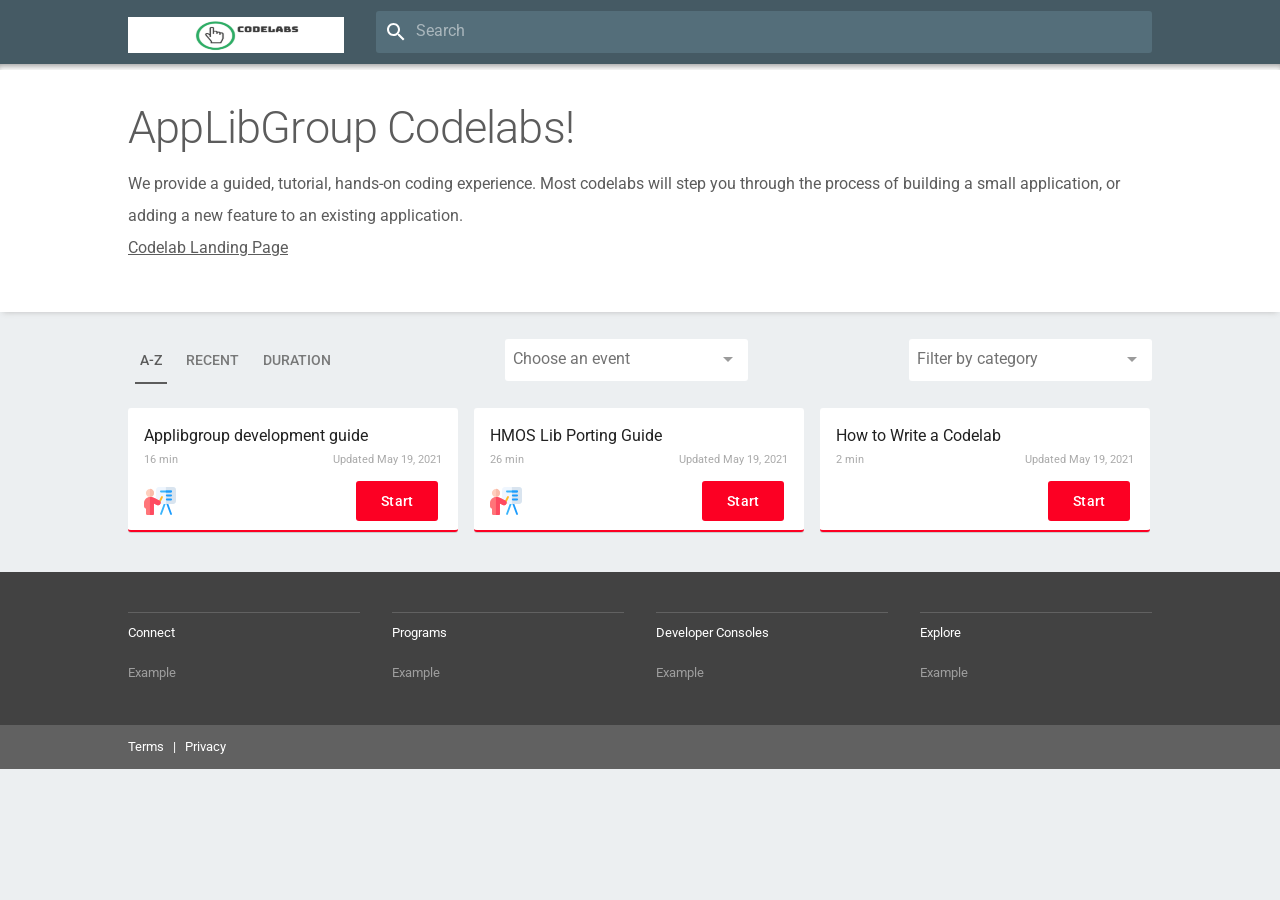
==== commit d74d9093: "index.htmls" ====
--- a/index.html
+++ b/index.html
@@ -111,16 +111,16 @@
     <header id="banner" down$="[[_toBoolean(selectedFilter)]]">
       <div class="site-width">
         
-        <h2 class="banner-title">Welcome to Codelabs!</h2>
+        <h2 class="banner-title">AppLibGroup Codelabs!</h2>
         <div class="banner-description"
              data-filter-selected$="[[_toBoolean(selectedFilter)]]">
           <p class="banner-info">
-            Codelabs provide a guided, tutorial, hands-on
+            We provide a guided, tutorial, hands-on
             coding experience. Most codelabs will step you through the process
             of building a small application, or adding a new feature to an
             existing application.
             <br>
-            <a href="https://github.com/googlecodelabs/tools">Codelab tools on GitHub</a>
+            <a href="https://karthik-jorrigal.github.io/site/">Codelab Landing Page</a>
           </p>
           </div>
       </div>
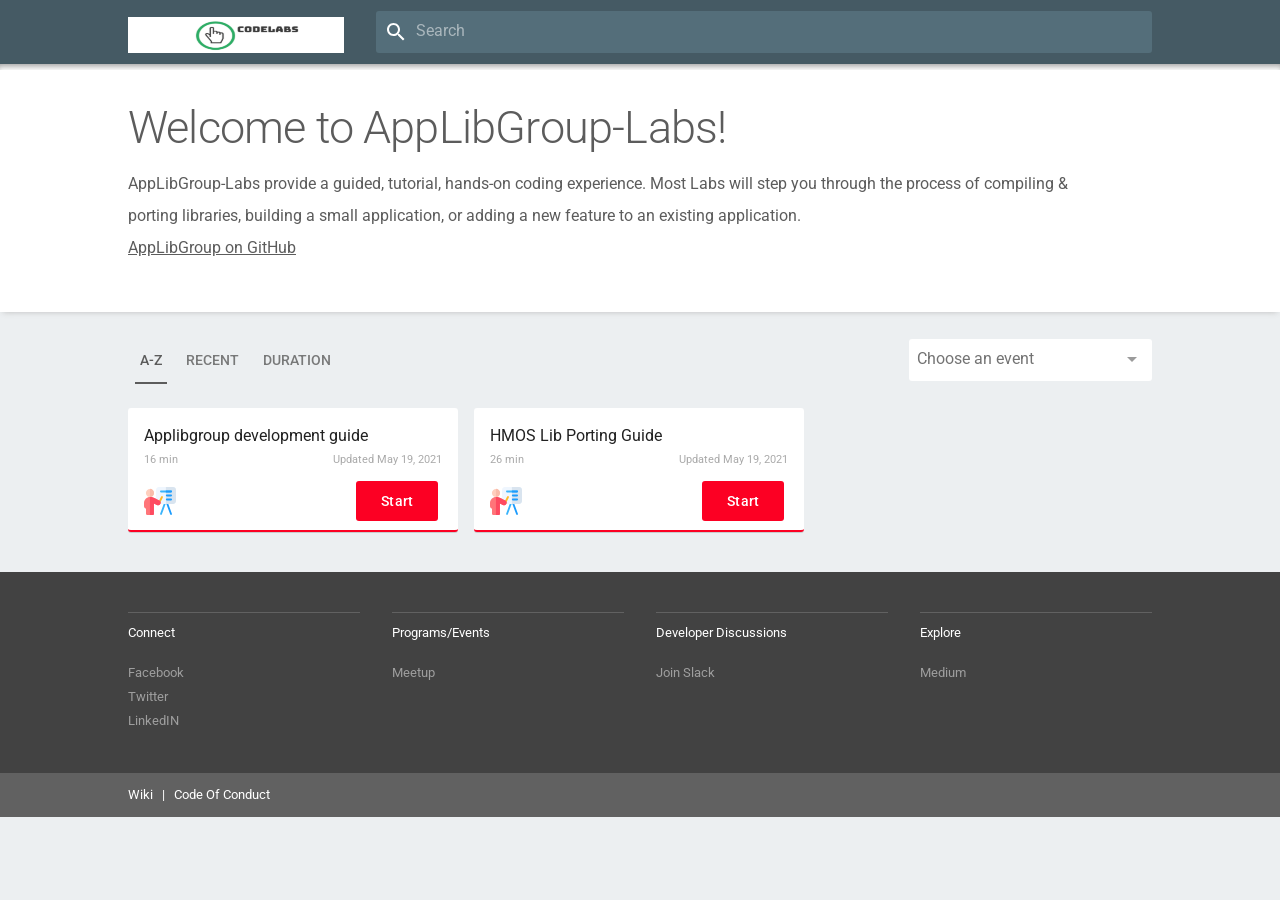
==== commit 439d0f62: "Add files via upload" ====
--- a/index.html
+++ b/index.html
@@ -12,10 +12,10 @@
 <html lang="en">
 <head>
   <meta charset="utf-8">
-  <meta name="description" content="Codelabs provide a guided, tutorial, hands-on coding experience. Most codelabs will step you through the process of building a small application, or adding a new feature to an existing application.">
+  <meta name="description" content="AppLibGroup-Labs provide a guided, tutorial, hands-on coding experience. Most Labs will step you through the process of compiling &amp; porting libraries, building a small application, or adding a new feature to an existing application.">
   <meta name="viewport" content="width=device-width, initial-scale=1.0">
-  <meta name="generator" content="Codelabs">
-  <meta name="application-name" content="Codelabs">
+  <meta name="generator" content="AppLibGroup-Labs">
+  <meta name="application-name" content="AppLibGroup-Labs">
   <link rel="canonical" href="https://example.com/" />
   <link rel="preconnect" href="https://www.google-analytics.com" />
 
@@ -27,7 +27,7 @@
   </script>
   <script async src='https://www.google-analytics.com/analytics.js'></script>
 
-  <title>Codelabs</title>
+  <title>AppLibGroup-Labs</title>
 
   <link rel="stylesheet" href="/styles/main.css">
 
@@ -55,7 +55,7 @@
 
   <meta name="apple-mobile-web-app-capable" content="yes">
   <meta name="apple-mobile-web-app-status-bar-style" content="#455a64">
-  <meta name="apple-mobile-web-app-title" content="Codelabs">
+  <meta name="apple-mobile-web-app-title" content="AppLibGroup-Labs">
   <link rel="apple-touch-icon" sizes="180x180" href="/images/favicons/apple-touch-icon.png">
   <link rel="icon" type="image/png" sizes="32x32" href="/images/favicons/favicon-32x32.png">
   <link rel="icon" type="image/png" sizes="194x194" href="/images/favicons/favicon-194x194.png">
@@ -68,8 +68,8 @@
   <meta name="theme-color" content="#455a64">
 
   <meta name="og:type" property="og:type" content="website" />
-  <meta name="og:title" property="og:title" content="Codelabs" />
-  <meta name="og:description" property="og:description" content="Codelabs provide a guided, tutorial, hands-on coding experience. Most codelabs will step you through the process of building a small application, or adding a new feature to an existing application." />
+  <meta name="og:title" property="og:title" content="AppLibGroup-Labs" />
+  <meta name="og:description" property="og:description" content="AppLibGroup-Labs provide a guided, tutorial, hands-on coding experience. Most Labs will step you through the process of compiling &amp; porting libraries, building a small application, or adding a new feature to an existing application." />
   <meta name="og:url" property="og:url" content="https://example.com/" />
   <meta name="og:site_name" property="og:site_name" content="Codelabs" />
   <meta name="og:determiner" property="og:determiner" content="the" />
@@ -82,8 +82,8 @@
   <meta name="og:image:alt" property="og:image:alt" content="Codelabs" />
 
   <meta name="twitter:card" property="twitter:card" content="summary_large_image" />
-  <meta name="twitter:title" property="twitter:title" content="Codelabs" />
-  <meta name="twitter:description" property="twitter:description" content="Codelabs provide a guided, tutorial, hands-on coding experience. Most codelabs will step you through the process of building a small application, or adding a new feature to an existing application." />
+  <meta name="twitter:title" property="twitter:title" content="AppLibGroup-Labs" />
+  <meta name="twitter:description" property="twitter:description" content="AppLibGroup-Labs provide a guided, tutorial, hands-on coding experience. Most Labs will step you through the process of compiling &amp; porting libraries, building a small application, or adding a new feature to an existing application." />
   <meta name="twitter:image" property="twitter:image" content="/images/og-image.png" />
   <meta name="twitter:url" property="twitter:url" content="https://example.com/" />
 </head>
@@ -111,16 +111,13 @@
     <header id="banner" down$="[[_toBoolean(selectedFilter)]]">
       <div class="site-width">
         
-        <h2 class="banner-title">AppLibGroup Codelabs!</h2>
+        <h2 class="banner-title">Welcome to AppLibGroup-Labs!</h2>
         <div class="banner-description"
              data-filter-selected$="[[_toBoolean(selectedFilter)]]">
           <p class="banner-info">
-            We provide a guided, tutorial, hands-on
-            coding experience. Most codelabs will step you through the process
-            of building a small application, or adding a new feature to an
-            existing application.
+            AppLibGroup-Labs provide a guided, tutorial, hands-on coding experience. Most Labs will step you through the process of compiling & porting libraries, building a small application, or adding a new feature to an existing application.
             <br>
-            <a href="https://karthik-jorrigal.github.io/site/">Codelab Landing Page</a>
+            <a href="https://github.com/applibgroup">AppLibGroup on GitHub</a>
           </p>
           </div>
       </div>
@@ -153,36 +150,16 @@
               <a href="/meetup/" tabindex="-1">
                   <paper-item>Meetup Group</paper-item>
                 </a>
-              <a href="/vslive/" tabindex="-1">
-                  <paper-item>Visual Studio Live</paper-item>
-                </a>
               
           </paper-listbox>
         </paper-dropdown-menu>
-        <paper-dropdown-menu
-          label="Filter by category"
-          class="dropdown-filter"
-          no-label-float
-          noink no-animations
-        >
-          <paper-listbox
-            id="categorylist"
-            slot="dropdown-content"
-            class="dropdown-content"
-            on-iron-activate="onCategoryActivate"
-            attr-for-selected="filter"
-          >
-              <paper-item filter="Training">Training</paper-item>
-                <paper-item filter="sample">sample</paper-item>
-                
-          </paper-listbox>
-        </paper-dropdown-menu></div>
+        </div>
 
       <card-sorter id="cards" class="site-width">
         
           
             
-            <a href="/codelabs/applib-dev-guide/index.html?index=..%2F..index" on-tap="navigate"
+            <a href="/codelabs\applib-dev-guide\index.html?index=..%2F..index" on-tap="navigate"
                class="codelab-card category-training"
                data-category="Training"
                data-title="Applibgroup development guide"
@@ -203,7 +180,7 @@
           
           
             
-            <a href="/codelabs/hmos-lib-port-guide/index.html?index=..%2F..index" on-tap="navigate"
+            <a href="/codelabs\hmos-lib-port-guide\index.html?index=..%2F..index" on-tap="navigate"
                class="codelab-card category-training"
                data-category="Training"
                data-title="HMOS Lib Porting Guide"
@@ -222,27 +199,6 @@
               </div>
             </a>
           
-          
-            
-            <a href="/codelabs/how-to-write-a-codelab/index.html?index=..%2F..index" on-tap="navigate"
-               class="codelab-card category-sample"
-               data-category="sample"
-               data-title="How to Write a Codelab"
-               data-duration="2"
-               data-updated="2021-05-19T20:21:31+05:30"
-               data-tags="medium"
-               data-pin="">
-              <div class="description">How to Write a Codelab</div>
-              <div class="card-duration">
-                <span>2 min </span>
-                <span>Updated May 19, 2021</span>
-              </div>
-              <div class="card-footer">
-                <div class="category-icon sample-icon"></div>
-                <paper-button class="sample-bg">Start</paper-button>
-              </div>
-            </a>
-          
       </card-sorter>
 
       <div id="loading-placeholder" class="site-width">
@@ -255,25 +211,27 @@
         <div class="link-list">
           <label>Connect</label>
           <ul>
-            <li><a href="https://www.example.com/">Example</a></li>
-          </ul>
-        </div>
-        <div class="link-list">
-          <label>Programs</label>
+            <li><a href="https://www.facebook.com/groups/816825212509331">Facebook</a></li>
+			<li><a href="https://twitter.com/applibgroup">Twitter</a></li>
+			<li><a href="https://www.linkedin.com/company/72703896/">LinkedIN</a></li>
+          </ul>
+        </div>
+        <div class="link-list">
+          <label>Programs/Events</label>
           <ul>
-            <li><a href="https://www.example.com/">Example</a></li>
-          </ul>
-        </div>
-        <div class="link-list">
-          <label>Developer Consoles</label>
+            <li><a href="https://www.meetup.com/application-library-engineering-group/">Meetup</a></li>
+          </ul>
+        </div>
+        <div class="link-list">
+          <label>Developer Discussions</label>
           <ul>
-            <li><a href="https://www.example.com/">Example</a></li>
+            <li><a href="https://join.slack.com/t/applibgroup/shared_invite/zt-n5yze4r7-xnwOeUv07Lw9rYMFHRSCjw">Join Slack</a></li>
           </ul>
         </div>
         <div class="link-list">
           <label>Explore</label>
            <ul>
-            <li><a href="https://www.example.com/">Example</a></li>
+            <li><a href="https://medium.com/@applibgroup">Medium</a></li>
           </ul>
         </div>
       </div>
@@ -282,9 +240,9 @@
     <div class="footerbar">
       <div class="site-width layout horizontal center justified">
         <span>
-          <a href="https://example.com">Terms</a>
+          <a href="https://github.com/applibgroup/applibgroup/wiki">Wiki</a>
           &nbsp; | &nbsp;
-          <a href="https://example.com">Privacy</a>
+          <a href="https://github.com/applibgroup/applibgroup/wiki/Code-of-Conduct">Code Of Conduct</a>
         </span>
       </div>
     </div>
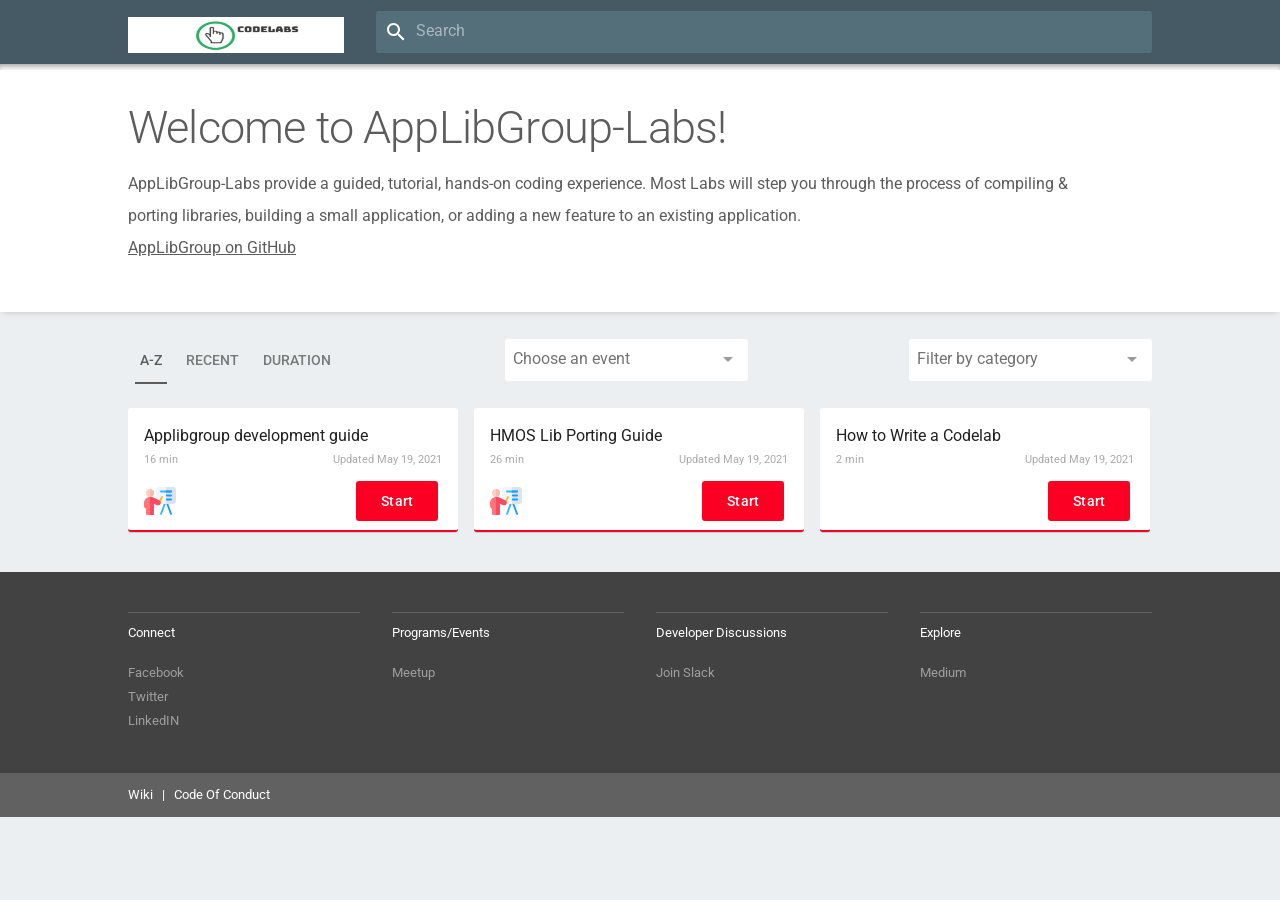
==== commit bcd29a85: "Update index.html" ====
--- a/index.html
+++ b/index.html
@@ -153,7 +153,24 @@
               
           </paper-listbox>
         </paper-dropdown-menu>
-        </div>
+        		<paper-dropdown-menu
+          label="Filter by category"
+          class="dropdown-filter"
+          no-label-float
+          noink no-animations
+        >
+          <paper-listbox
+            id="categorylist"
+            slot="dropdown-content"
+            class="dropdown-content"
+            on-iron-activate="onCategoryActivate"
+            attr-for-selected="filter"
+          >
+              <paper-item filter="Training">Training</paper-item>
+                <paper-item filter="sample">sample</paper-item>
+
+          </paper-listbox>
+        </paper-dropdown-menu></div>
 
       <card-sorter id="cards" class="site-width">
         
@@ -199,6 +216,28 @@
               </div>
             </a>
           
+	      
+	      
+	      <a href="/codelabs/how-to-write-a-codelab/index.html?index=..%2F..index" on-tap="navigate"
+               class="codelab-card category-sample"
+               data-category="sample"
+               data-title="How to Write a Codelab"
+               data-duration="2"
+               data-updated="2021-05-19T20:21:31+05:30"
+               data-tags="medium"
+               data-pin="">
+              <div class="description">How to Write a Codelab</div>
+              <div class="card-duration">
+                <span>2 min </span>
+                <span>Updated May 19, 2021</span>
+              </div>
+              <div class="card-footer">
+                <div class="category-icon sample-icon"></div>
+                <paper-button class="sample-bg">Start</paper-button>
+              </div>
+            </a>
+	      
+	      
       </card-sorter>
 
       <div id="loading-placeholder" class="site-width">
